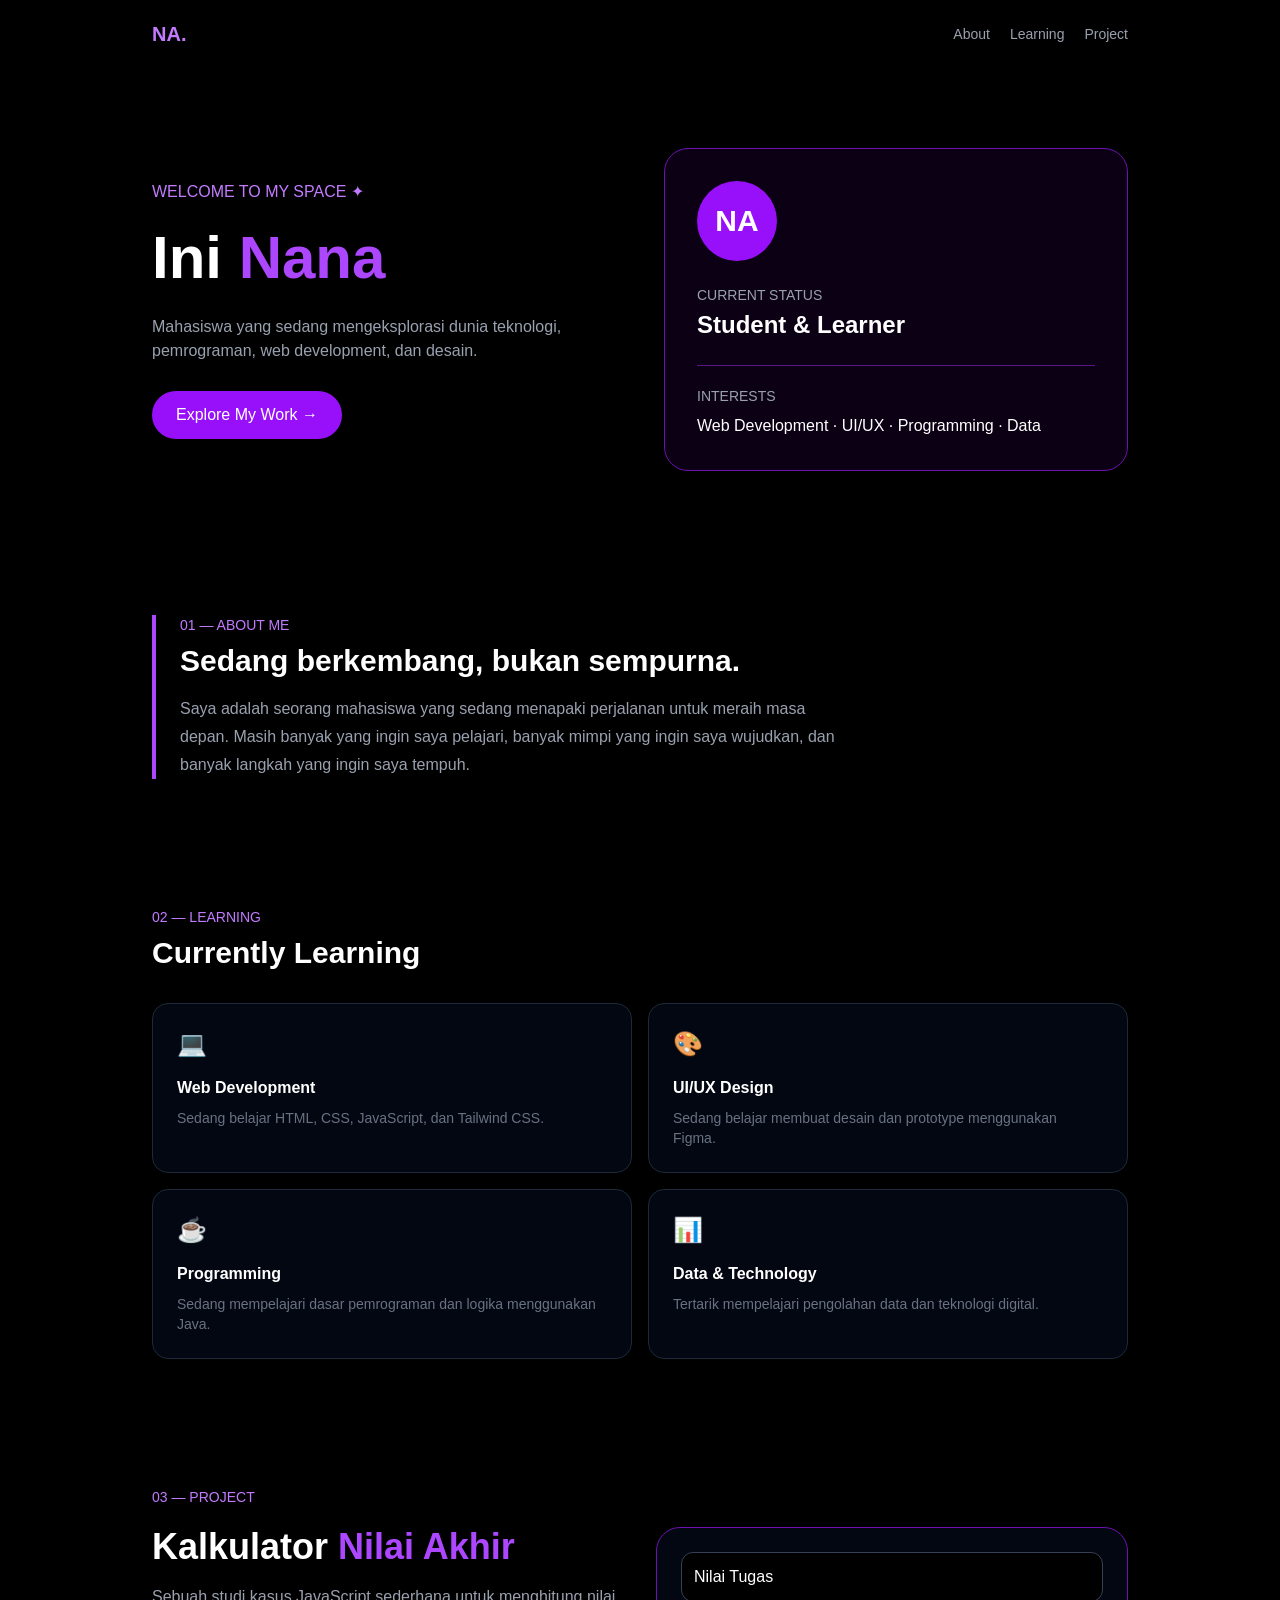
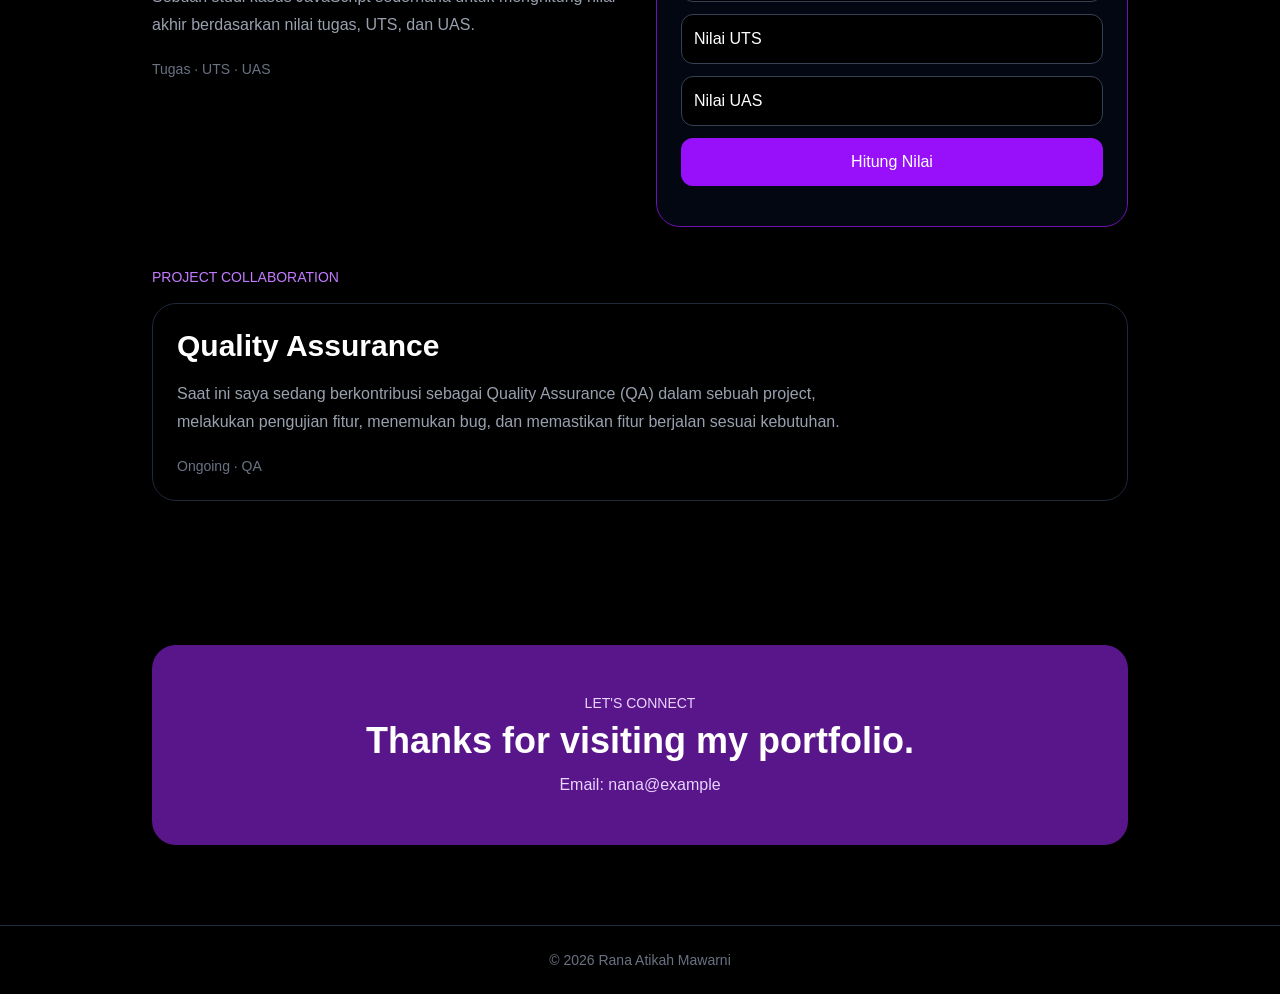
==== index.html @ 0c367ac6 "Add files via upload" ====
<!DOCTYPE html>
<html lang="id">
<head>
  <style>
  input[type="number"]::-webkit-inner-spin-button,
  input[type="number"]::-webkit-outer-spin-button {
    -webkit-appearance: none;
    margin: 0;
  }
</style>
  <meta charset="UTF-8">
  <meta name="viewport" content="width=device-width, initial-scale=1.0">
  <title>Rana?</title>
  <link href="./src/output.css" rel="stylesheet">
</head>

<body class="bg-black text-white">

  <!-- Navbar -->
  <nav class="flex justify-between items-center px-6 py-5 max-w-5xl mx-auto">
    <h1 class="text-xl font-bold text-purple-400">NA.</h1>

    <div class="flex gap-5 text-sm text-gray-400">
      <a href="#about" class="hover:text-purple-400">About</a>
      <a href="#learning" class="hover:text-purple-400">Learning</a>
      <a href="#project" class="hover:text-purple-400">Project</a>
    </div>
  </nav>


  <!-- Hero -->
  <section class="max-w-5xl mx-auto px-6 py-20 grid md:grid-cols-2 gap-12 items-center">

    <div>
      <p class="text-purple-400 mb-4">WELCOME TO MY SPACE ✦</p>

      <h2 class="text-5xl md:text-6xl font-bold leading-tight">
        Ini <span class="text-purple-500">Nana</span>
      </h2>

      <p class="text-gray-400 mt-5 max-w-md">
        Mahasiswa yang sedang mengeksplorasi dunia teknologi,
        pemrograman, web development, dan desain.
      </p>

      <a href="#project"
        class="inline-block mt-7 px-6 py-3 bg-purple-600 rounded-full
        hover:bg-purple-700">
        Explore My Work →
      </a>
    </div>

    <!-- Identity Card -->
    <div class="border border-purple-800 rounded-3xl p-8 bg-purple-950/20">
      <div class="w-20 h-20 rounded-full bg-purple-600 flex items-center
                  justify-center text-3xl font-bold mb-6">
        NA
      </div>

      <p class="text-gray-400 text-sm">CURRENT STATUS</p>
      <h3 class="text-2xl font-semibold mt-1">Student & Learner</h3>

      <div class="border-t border-purple-900 mt-6 pt-5">
        <p class="text-gray-400 text-sm">INTERESTS</p>
        <p class="mt-2">
          Web Development · UI/UX · Programming · Data
        </p>
      </div>
    </div>

  </section>


  <!-- About -->
  <section id="about" class="max-w-5xl mx-auto px-6 py-16">

    <div class="border-l-4 border-purple-500 pl-6">
      <p class="text-purple-400 text-sm">01 — ABOUT ME</p>

      <h2 class="text-3xl font-bold mt-2">
        Sedang berkembang, bukan sempurna.
      </h2>

      <p class="text-gray-400 mt-4 max-w-2xl leading-7">
        Saya adalah seorang mahasiswa yang sedang menapaki perjalanan untuk meraih masa depan.
        Masih banyak yang ingin saya pelajari, banyak mimpi yang ingin saya wujudkan,
        dan banyak langkah yang ingin saya tempuh.

      </p>
    </div>

  </section>


  <!-- Currently Learning -->
  <section id="learning" class="max-w-5xl mx-auto px-6 py-16">

    <div class="flex justify-between items-end mb-8">
      <div>
        <p class="text-purple-400 text-sm">02 — LEARNING</p>
        <h2 class="text-3xl font-bold mt-2">Currently Learning</h2>
      </div>
    </div>

    <div class="grid sm:grid-cols-2 gap-4">

      <div class="bg-gray-950 border border-gray-800 p-6 rounded-2xl
                  hover:border-purple-500">
        <span class="text-2xl">💻</span>
        <h3 class="font-bold mt-4">Web Development</h3>
        <p class="text-gray-500 text-sm mt-2">
          Sedang belajar HTML, CSS, JavaScript, dan Tailwind CSS.
        </p>
      </div>

      <div class="bg-gray-950 border border-gray-800 p-6 rounded-2xl
                  hover:border-purple-500">
        <span class="text-2xl">🎨</span>
        <h3 class="font-bold mt-4">UI/UX Design</h3>
        <p class="text-gray-500 text-sm mt-2">
          Sedang belajar membuat desain dan prototype menggunakan Figma.
        </p>
      </div>

      <div class="bg-gray-950 border border-gray-800 p-6 rounded-2xl
                  hover:border-purple-500">
        <span class="text-2xl">☕</span>
        <h3 class="font-bold mt-4">Programming</h3>
        <p class="text-gray-500 text-sm mt-2">
          Sedang mempelajari dasar pemrograman dan logika menggunakan Java.
        </p>
      </div>

      <div class="bg-gray-950 border border-gray-800 p-6 rounded-2xl
                  hover:border-purple-500">
        <span class="text-2xl">📊</span>
        <h3 class="font-bold mt-4">Data & Technology</h3>
        <p class="text-gray-500 text-sm mt-2">
          Tertarik mempelajari pengolahan data dan teknologi digital.
        </p>
      </div>

    </div>
  </section>


  <!-- Project -->
  <section id="project" class="max-w-5xl mx-auto px-6 py-16">

    <p class="text-purple-400 text-sm">03 — PROJECT</p>

    <div class="mt-5 grid md:grid-cols-2 gap-8 items-start">

      <!-- Description -->
      <div>
        <h2 class="text-4xl font-bold">
          Kalkulator
          <span class="text-purple-500">Nilai Akhir</span>
        </h2>

        <p class="text-gray-400 mt-4 leading-7">
          Sebuah studi kasus JavaScript sederhana untuk menghitung
          nilai akhir berdasarkan nilai tugas, UTS, dan UAS.
        </p>

        <p class="text-sm text-gray-500 mt-5">
          Tugas · UTS · UAS
        </p>
      </div>


      <!-- Calculator -->
      <div class="bg-gray-950 border border-purple-800 rounded-3xl p-6">

        <input id="tugas" type="number"
          placeholder="Nilai Tugas"
          class="w-full p-3 rounded-xl bg-black border border-gray-700
                 outline-none focus:border-purple-500">

        <input id="uts" type="number"
          placeholder="Nilai UTS"
          class="w-full p-3 rounded-xl bg-black border border-gray-700
                 outline-none focus:border-purple-500 mt-3">

        <input id="uas" type="number"
          placeholder="Nilai UAS"
          class="w-full p-3 rounded-xl bg-black border border-gray-700
                 outline-none focus:border-purple-500 mt-3">

        <button onclick="hitungNilai()"
          class="w-full mt-3 p-3 rounded-xl bg-purple-600
                 hover:bg-purple-700">
          Hitung Nilai
        </button>

        <p id="result" class="text-center text-purple-400 font-bold mt-4"></p>

      </div>

    </div>


    <!-- Project Collaboration -->
    <div class="mt-10">

      <p class="text-purple-400 text-sm">
        PROJECT COLLABORATION
      </p>

      <div class="mt-4 border border-gray-800 rounded-3xl p-6">

        <h2 class="text-3xl font-bold">
          Quality Assurance
        </h2>

        <p class="text-gray-400 mt-4 leading-7 max-w-2xl">
          Saat ini saya sedang berkontribusi sebagai Quality Assurance (QA) dalam sebuah project,
          melakukan pengujian fitur, menemukan bug, dan memastikan fitur
          berjalan sesuai kebutuhan. 
        </p>

        <p class="text-sm text-gray-500 mt-5">
          Ongoing · QA
        </p>

      </div>

    </div>

  </section>


  <!-- Contact -->
  <section class="max-w-5xl mx-auto px-6 py-20">

    <div class="rounded-3xl bg-purple-900 p-8 md:p-12 text-center">

      <p class="text-purple-200 text-sm">LET'S CONNECT</p>

      <h2 class="text-3xl md:text-4xl font-bold mt-2">
        Thanks for visiting my portfolio.
      </h2>

      <p class="text-purple-200 mt-3">
        Email: nana@example
      </p>

    </div>

  </section>


  <!-- Footer -->
  <footer class="text-center border-t border-gray-800 py-6 text-gray-500 text-sm">
    © 2026 Rana Atikah Mawarni
  </footer>


  <!-- JavaScript -->
  <script>
    function hitungNilai() {

      const tugas = Number(document.getElementById("tugas").value);
      const uts = Number(document.getElementById("uts").value);
      const uas = Number(document.getElementById("uas").value);

      const nilai =
        (tugas * 30 / 100) +
        (uts * 30 / 100) +
        (uas * 40 / 100);

      document.getElementById("result").textContent =
        "Nilai Akhir: " + nilai.toFixed(2);
    }
  </script>

</body>
</html>
---- src/output.css ----
/*! tailwindcss v4.3.3 | MIT License | https://tailwindcss.com */
@layer properties;
@layer theme, base, components, utilities;
@layer theme {
  :root, :host {
    --font-sans: -apple-system, BlinkMacSystemFont, "Segoe UI", Roboto, "Helvetica Neue",
      "Noto Sans", Arial, sans-serif, "Apple Color Emoji", "Segoe UI Emoji",
      "Segoe UI Symbol", "Noto Color Emoji";
    --font-mono: ui-monospace, SFMono-Regular, Menlo, Monaco, Consolas, "Liberation Mono",
      "Courier New", monospace;
    --color-red-600: oklch(57.7% 0.245 27.325);
    --color-yellow-900: oklch(42.1% 0.095 57.708);
    --color-blue-50: oklch(97% 0.014 254.604);
    --color-blue-500: oklch(62.3% 0.214 259.815);
    --color-blue-600: oklch(54.6% 0.245 262.881);
    --color-blue-700: oklch(48.8% 0.243 264.376);
    --color-purple-200: oklch(90.2% 0.063 306.703);
    --color-purple-300: oklch(82.7% 0.119 306.383);
    --color-purple-400: oklch(71.4% 0.203 305.504);
    --color-purple-500: oklch(62.7% 0.265 303.9);
    --color-purple-600: oklch(55.8% 0.288 302.321);
    --color-purple-700: oklch(49.6% 0.265 301.924);
    --color-purple-800: oklch(43.8% 0.218 303.724);
    --color-purple-900: oklch(38.1% 0.176 304.987);
    --color-purple-950: oklch(29.1% 0.149 302.717);
    --color-gray-50: oklch(98.5% 0.002 247.839);
    --color-gray-100: oklch(96.7% 0.003 264.542);
    --color-gray-200: oklch(92.8% 0.006 264.531);
    --color-gray-300: oklch(87.2% 0.01 258.338);
    --color-gray-400: oklch(70.7% 0.022 261.325);
    --color-gray-500: oklch(55.1% 0.027 264.364);
    --color-gray-600: oklch(44.6% 0.03 256.802);
    --color-gray-700: oklch(37.3% 0.034 259.733);
    --color-gray-800: oklch(27.8% 0.033 256.848);
    --color-gray-900: oklch(21% 0.034 264.665);
    --color-gray-950: oklch(13% 0.028 261.692);
    --color-black: #000;
    --color-white: #fff;
    --spacing: 0.25rem;
    --container-md: 28rem;
    --container-xl: 36rem;
    --container-2xl: 42rem;
    --container-3xl: 48rem;
    --container-5xl: 64rem;
    --container-6xl: 72rem;
    --text-sm: 0.875rem;
    --text-sm--line-height: calc(1.25 / 0.875);
    --text-lg: 1.125rem;
    --text-lg--line-height: calc(1.75 / 1.125);
    --text-xl: 1.25rem;
    --text-xl--line-height: calc(1.75 / 1.25);
    --text-2xl: 1.5rem;
    --text-2xl--line-height: calc(2 / 1.5);
    --text-3xl: 1.875rem;
    --text-3xl--line-height: calc(2.25 / 1.875);
    --text-4xl: 2.25rem;
    --text-4xl--line-height: calc(2.5 / 2.25);
    --text-5xl: 3rem;
    --text-5xl--line-height: 1;
    --text-6xl: 3.75rem;
    --text-6xl--line-height: 1;
    --font-weight-medium: 500;
    --font-weight-semibold: 600;
    --font-weight-bold: 700;
    --leading-tight: 1.25;
    --radius-lg: 0.5rem;
    --radius-xl: 0.75rem;
    --radius-2xl: 1rem;
    --radius-3xl: 1.5rem;
    --default-transition-duration: 150ms;
    --default-transition-timing-function: cubic-bezier(0.4, 0, 0.2, 1);
    --default-font-family: var(--font-sans);
    --default-mono-font-family: var(--font-mono);
  }
}
@layer base {
  *, ::after, ::before, ::backdrop, ::file-selector-button {
    box-sizing: border-box;
    margin: 0;
    padding: 0;
    border: 0 solid;
  }
  html, :host {
    line-height: 1.5;
    -webkit-text-size-adjust: 100%;
    tab-size: 4;
    font-family: var(--default-font-family, -apple-system, BlinkMacSystemFont, "Segoe UI", Roboto, "Helvetica Neue", "Noto Sans", Arial, sans-serif, "Apple Color Emoji", "Segoe UI Emoji", "Segoe UI Symbol", "Noto Color Emoji");
    font-feature-settings: var(--default-font-feature-settings, normal);
    font-variation-settings: var(--default-font-variation-settings, normal);
    -webkit-tap-highlight-color: transparent;
  }
  hr {
    height: 0;
    color: inherit;
    border-top-width: 1px;
  }
  abbr:where([title]) {
    -webkit-text-decoration: underline dotted;
    text-decoration: underline dotted;
  }
  h1, h2, h3, h4, h5, h6 {
    font-size: inherit;
    font-weight: inherit;
  }
  a {
    color: inherit;
    -webkit-text-decoration: inherit;
    text-decoration: inherit;
  }
  b, strong {
    font-weight: bolder;
  }
  code, kbd, samp, pre {
    font-family: var(--default-mono-font-family, ui-monospace, SFMono-Regular, Menlo, Monaco, Consolas, "Liberation Mono", "Courier New", monospace);
    font-feature-settings: var(--default-mono-font-feature-settings, normal);
    font-variation-settings: var(--default-mono-font-variation-settings, normal);
    font-size: 1em;
  }
  small {
    font-size: 80%;
  }
  sub, sup {
    font-size: 75%;
    line-height: 0;
    position: relative;
    vertical-align: baseline;
  }
  sub {
    bottom: -0.25em;
  }
  sup {
    top: -0.5em;
  }
  table {
    text-indent: 0;
    border-color: inherit;
    border-collapse: collapse;
  }
  :-moz-focusring:where(:not(iframe)) {
    outline: auto;
  }
  progress {
    vertical-align: baseline;
  }
  summary {
    display: list-item;
  }
  ol, ul, menu {
    list-style: none;
  }
  img, svg, video, canvas, audio, iframe, embed, object {
    display: block;
    vertical-align: middle;
  }
  img, video {
    max-width: 100%;
    height: auto;
  }
  button, input, select, optgroup, textarea, ::file-selector-button {
    font: inherit;
    font-feature-settings: inherit;
    font-variation-settings: inherit;
    letter-spacing: inherit;
    color: inherit;
    border-radius: 0;
    background-color: transparent;
    opacity: 1;
  }
  :where(select:is([multiple], [size])) optgroup {
    font-weight: bolder;
  }
  :where(select:is([multiple], [size])) optgroup option {
    padding-inline-start: 20px;
  }
  ::file-selector-button {
    margin-inline-end: 4px;
  }
  ::placeholder {
    opacity: 1;
  }
  @supports (not (-webkit-appearance: -apple-pay-button))  or (contain-intrinsic-size: 1px) {
    ::placeholder {
      color: currentcolor;
      @supports (color: color-mix(in lab, red, red)) {
        color: color-mix(in oklab, currentcolor 50%, transparent);
      }
    }
  }
  textarea {
    resize: vertical;
  }
  ::-webkit-search-decoration {
    -webkit-appearance: none;
  }
  ::-webkit-date-and-time-value {
    min-height: 1lh;
    text-align: inherit;
  }
  ::-webkit-datetime-edit {
    display: inline-flex;
  }
  ::-webkit-datetime-edit-fields-wrapper {
    padding: 0;
  }
  ::-webkit-datetime-edit, ::-webkit-datetime-edit-year-field, ::-webkit-datetime-edit-month-field, ::-webkit-datetime-edit-day-field, ::-webkit-datetime-edit-hour-field, ::-webkit-datetime-edit-minute-field, ::-webkit-datetime-edit-second-field, ::-webkit-datetime-edit-millisecond-field, ::-webkit-datetime-edit-meridiem-field {
    padding-block: 0;
  }
  ::-webkit-calendar-picker-indicator {
    line-height: 1;
  }
  :-moz-ui-invalid {
    box-shadow: none;
  }
  button, input:where([type="button"], [type="reset"], [type="submit"]), ::file-selector-button {
    appearance: button;
  }
  ::-webkit-inner-spin-button, ::-webkit-outer-spin-button {
    height: auto;
  }
  [hidden]:where(:not([hidden="until-found"])) {
    display: none !important;
  }
}
@layer utilities {
  .sticky {
    position: sticky;
  }
  .top-0 {
    top: 0px;
  }
  .z-50 {
    z-index: 50;
  }
  .mx-auto {
    margin-inline: auto;
  }
  .mt-1 {
    margin-top: var(--spacing);
  }
  .mt-2 {
    margin-top: calc(var(--spacing) * 2);
  }
  .mt-3 {
    margin-top: calc(var(--spacing) * 3);
  }
  .mt-4 {
    margin-top: calc(var(--spacing) * 4);
  }
  .mt-5 {
    margin-top: calc(var(--spacing) * 5);
  }
  .mt-6 {
    margin-top: calc(var(--spacing) * 6);
  }
  .mt-7 {
    margin-top: calc(var(--spacing) * 7);
  }
  .mt-8 {
    margin-top: calc(var(--spacing) * 8);
  }
  .mt-10 {
    margin-top: calc(var(--spacing) * 10);
  }
  .mb-2 {
    margin-bottom: calc(var(--spacing) * 2);
  }
  .mb-3 {
    margin-bottom: calc(var(--spacing) * 3);
  }
  .mb-4 {
    margin-bottom: calc(var(--spacing) * 4);
  }
  .mb-5 {
    margin-bottom: calc(var(--spacing) * 5);
  }
  .mb-6 {
    margin-bottom: calc(var(--spacing) * 6);
  }
  .mb-8 {
    margin-bottom: calc(var(--spacing) * 8);
  }
  .block {
    display: block;
  }
  .flex {
    display: flex;
  }
  .grid {
    display: grid;
  }
  .hidden {
    display: none;
  }
  .inline-block {
    display: inline-block;
  }
  .h-20 {
    height: calc(var(--spacing) * 20);
  }
  .min-h-screen {
    min-height: 100vh;
  }
  .w-20 {
    width: calc(var(--spacing) * 20);
  }
  .w-full {
    width: 100%;
  }
  .max-w-2xl {
    max-width: var(--container-2xl);
  }
  .max-w-3xl {
    max-width: var(--container-3xl);
  }
  .max-w-5xl {
    max-width: var(--container-5xl);
  }
  .max-w-6xl {
    max-width: var(--container-6xl);
  }
  .max-w-md {
    max-width: var(--container-md);
  }
  .max-w-xl {
    max-width: var(--container-xl);
  }
  .grid-cols-1 {
    grid-template-columns: repeat(1, minmax(0, 1fr));
  }
  .grid-cols-2 {
    grid-template-columns: repeat(2, minmax(0, 1fr));
  }
  .flex-col {
    flex-direction: column;
  }
  .items-center {
    align-items: center;
  }
  .items-end {
    align-items: flex-end;
  }
  .items-start {
    align-items: flex-start;
  }
  .justify-between {
    justify-content: space-between;
  }
  .justify-center {
    justify-content: center;
  }
  .gap-3 {
    gap: calc(var(--spacing) * 3);
  }
  .gap-4 {
    gap: calc(var(--spacing) * 4);
  }
  .gap-5 {
    gap: calc(var(--spacing) * 5);
  }
  .gap-6 {
    gap: calc(var(--spacing) * 6);
  }
  .gap-8 {
    gap: calc(var(--spacing) * 8);
  }
  .gap-12 {
    gap: calc(var(--spacing) * 12);
  }
  :where(.space-y-3 > :not(:last-child)) {
    --tw-space-y-reverse: 0;
    margin-block-start: calc(calc(var(--spacing) * 3) * var(--tw-space-y-reverse));
    margin-block-end: calc(calc(var(--spacing) * 3) * calc(1 - var(--tw-space-y-reverse)));
  }
  :where(.space-y-4 > :not(:last-child)) {
    --tw-space-y-reverse: 0;
    margin-block-start: calc(calc(var(--spacing) * 4) * var(--tw-space-y-reverse));
    margin-block-end: calc(calc(var(--spacing) * 4) * calc(1 - var(--tw-space-y-reverse)));
  }
  .rounded-2xl {
    border-radius: var(--radius-2xl);
  }
  .rounded-3xl {
    border-radius: var(--radius-3xl);
  }
  .rounded-full {
    border-radius: calc(infinity * 1px);
  }
  .rounded-lg {
    border-radius: var(--radius-lg);
  }
  .rounded-xl {
    border-radius: var(--radius-xl);
  }
  .border {
    border-style: var(--tw-border-style);
    border-width: 1px;
  }
  .border-t {
    border-top-style: var(--tw-border-style);
    border-top-width: 1px;
  }
  .border-b {
    border-bottom-style: var(--tw-border-style);
    border-bottom-width: 1px;
  }
  .border-l-4 {
    border-left-style: var(--tw-border-style);
    border-left-width: 4px;
  }
  .border-gray-200 {
    border-color: var(--color-gray-200);
  }
  .border-gray-300 {
    border-color: var(--color-gray-300);
  }
  .border-gray-700 {
    border-color: var(--color-gray-700);
  }
  .border-gray-800 {
    border-color: var(--color-gray-800);
  }
  .border-purple-500 {
    border-color: var(--color-purple-500);
  }
  .border-purple-800 {
    border-color: var(--color-purple-800);
  }
  .border-purple-900 {
    border-color: var(--color-purple-900);
  }
  .bg-black {
    background-color: var(--color-black);
  }
  .bg-blue-600 {
    background-color: var(--color-blue-600);
  }
  .bg-gray-50 {
    background-color: var(--color-gray-50);
  }
  .bg-gray-900 {
    background-color: var(--color-gray-900);
  }
  .bg-gray-950 {
    background-color: var(--color-gray-950);
  }
  .bg-purple-600 {
    background-color: var(--color-purple-600);
  }
  .bg-purple-900 {
    background-color: var(--color-purple-900);
  }
  .bg-purple-950\/20 {
    background-color: color-mix(in srgb, oklch(29.1% 0.149 302.717) 20%, transparent);
    @supports (color: color-mix(in lab, red, red)) {
      background-color: color-mix(in oklab, var(--color-purple-950) 20%, transparent);
    }
  }
  .bg-white {
    background-color: var(--color-white);
  }
  .p-3 {
    padding: calc(var(--spacing) * 3);
  }
  .p-5 {
    padding: calc(var(--spacing) * 5);
  }
  .p-6 {
    padding: calc(var(--spacing) * 6);
  }
  .p-8 {
    padding: calc(var(--spacing) * 8);
  }
  .px-4 {
    padding-inline: calc(var(--spacing) * 4);
  }
  .px-6 {
    padding-inline: calc(var(--spacing) * 6);
  }
  .py-3 {
    padding-block: calc(var(--spacing) * 3);
  }
  .py-4 {
    padding-block: calc(var(--spacing) * 4);
  }
  .py-5 {
    padding-block: calc(var(--spacing) * 5);
  }
  .py-6 {
    padding-block: calc(var(--spacing) * 6);
  }
  .py-8 {
    padding-block: calc(var(--spacing) * 8);
  }
  .py-16 {
    padding-block: calc(var(--spacing) * 16);
  }
  .py-20 {
    padding-block: calc(var(--spacing) * 20);
  }
  .py-24 {
    padding-block: calc(var(--spacing) * 24);
  }
  .pt-5 {
    padding-top: calc(var(--spacing) * 5);
  }
  .pl-6 {
    padding-left: calc(var(--spacing) * 6);
  }
  .text-center {
    text-align: center;
  }
  .text-2xl {
    font-size: var(--text-2xl);
    line-height: var(--tw-leading, var(--text-2xl--line-height));
  }
  .text-3xl {
    font-size: var(--text-3xl);
    line-height: var(--tw-leading, var(--text-3xl--line-height));
  }
  .text-4xl {
    font-size: var(--text-4xl);
    line-height: var(--tw-leading, var(--text-4xl--line-height));
  }
  .text-5xl {
    font-size: var(--text-5xl);
    line-height: var(--tw-leading, var(--text-5xl--line-height));
  }
  .text-lg {
    font-size: var(--text-lg);
    line-height: var(--tw-leading, var(--text-lg--line-height));
  }
  .text-sm {
    font-size: var(--text-sm);
    line-height: var(--tw-leading, var(--text-sm--line-height));
  }
  .text-xl {
    font-size: var(--text-xl);
    line-height: var(--tw-leading, var(--text-xl--line-height));
  }
  .leading-7 {
    --tw-leading: calc(var(--spacing) * 7);
    line-height: calc(var(--spacing) * 7);
  }
  .leading-8 {
    --tw-leading: calc(var(--spacing) * 8);
    line-height: calc(var(--spacing) * 8);
  }
  .leading-tight {
    --tw-leading: var(--leading-tight);
    line-height: var(--leading-tight);
  }
  .font-bold {
    --tw-font-weight: var(--font-weight-bold);
    font-weight: var(--font-weight-bold);
  }
  .font-medium {
    --tw-font-weight: var(--font-weight-medium);
    font-weight: var(--font-weight-medium);
  }
  .font-semibold {
    --tw-font-weight: var(--font-weight-semibold);
    font-weight: var(--font-weight-semibold);
  }
  .text-black {
    color: var(--color-black);
  }
  .text-blue-600 {
    color: var(--color-blue-600);
  }
  .text-gray-300 {
    color: var(--color-gray-300);
  }
  .text-gray-400 {
    color: var(--color-gray-400);
  }
  .text-gray-500 {
    color: var(--color-gray-500);
  }
  .text-gray-600 {
    color: var(--color-gray-600);
  }
  .text-gray-900 {
    color: var(--color-gray-900);
  }
  .text-purple-200 {
    color: var(--color-purple-200);
  }
  .text-purple-400 {
    color: var(--color-purple-400);
  }
  .text-purple-500 {
    color: var(--color-purple-500);
  }
  .text-purple-600 {
    color: var(--color-purple-600);
  }
  .text-red-600 {
    color: var(--color-red-600);
  }
  .text-white {
    color: var(--color-white);
  }
  .placeholder-gray-500::placeholder {
    color: var(--color-gray-500);
  }
  .shadow {
    --tw-shadow: 0 1px 3px 0 var(--tw-shadow-color, rgb(0 0 0 / 0.1)), 0 1px 2px -1px var(--tw-shadow-color, rgb(0 0 0 / 0.1));
    box-shadow: var(--tw-inset-shadow), var(--tw-inset-ring-shadow), var(--tw-ring-offset-shadow), var(--tw-ring-shadow), var(--tw-shadow);
  }
  .shadow-lg {
    --tw-shadow: 0 10px 15px -3px var(--tw-shadow-color, rgb(0 0 0 / 0.1)), 0 4px 6px -4px var(--tw-shadow-color, rgb(0 0 0 / 0.1));
    box-shadow: var(--tw-inset-shadow), var(--tw-inset-ring-shadow), var(--tw-ring-offset-shadow), var(--tw-ring-shadow), var(--tw-shadow);
  }
  .transition {
    transition-property: color, background-color, border-color, outline-color, text-decoration-color, fill, stroke, --tw-gradient-from, --tw-gradient-via, --tw-gradient-to, opacity, box-shadow, transform, translate, scale, rotate, filter, -webkit-backdrop-filter, backdrop-filter, display, content-visibility, overlay, pointer-events;
    transition-timing-function: var(--tw-ease, var(--default-transition-timing-function));
    transition-duration: var(--tw-duration, var(--default-transition-duration));
  }
  .outline-none {
    --tw-outline-style: none;
    outline-style: none;
  }
  @media (hover: hover) {
    .hover\:-translate-y-1:hover {
      --tw-translate-y: calc(var(--spacing) * -1);
      translate: var(--tw-translate-x) var(--tw-translate-y);
    }
    .hover\:border-purple-400:hover {
      border-color: var(--color-purple-400);
    }
    .hover\:border-purple-500:hover {
      border-color: var(--color-purple-500);
    }
    .hover\:bg-blue-700:hover {
      background-color: var(--color-blue-700);
    }
    .hover\:bg-gray-100:hover {
      background-color: var(--color-gray-100);
    }
    .hover\:bg-purple-500:hover {
      background-color: var(--color-purple-500);
    }
    .hover\:bg-purple-700:hover {
      background-color: var(--color-purple-700);
    }
    .hover\:text-blue-600:hover {
      color: var(--color-blue-600);
    }
    .hover\:text-purple-300:hover {
      color: var(--color-purple-300);
    }
    .hover\:text-purple-400:hover {
      color: var(--color-purple-400);
    }
    .hover\:text-white:hover {
      color: var(--color-white);
    }
    .hover\:underline:hover {
      text-decoration-line: underline;
    }
  }
  .focus\:border-purple-500:focus {
    border-color: var(--color-purple-500);
  }
  .focus\:ring-2:focus {
    --tw-ring-shadow: var(--tw-ring-inset,) 0 0 0 calc(2px + var(--tw-ring-offset-width)) var(--tw-ring-color, currentcolor);
    box-shadow: var(--tw-inset-shadow), var(--tw-inset-ring-shadow), var(--tw-ring-offset-shadow), var(--tw-ring-shadow), var(--tw-shadow);
  }
  .focus\:ring-blue-500:focus {
    --tw-ring-color: var(--color-blue-500);
  }
  .focus\:ring-purple-500:focus {
    --tw-ring-color: var(--color-purple-500);
  }
  .focus\:outline-none:focus {
    --tw-outline-style: none;
    outline-style: none;
  }
  @media (width >= 40rem) {
    .sm\:grid-cols-2 {
      grid-template-columns: repeat(2, minmax(0, 1fr));
    }
    .sm\:flex-row {
      flex-direction: row;
    }
  }
  @media (width >= 48rem) {
    .md\:flex {
      display: flex;
    }
    .md\:grid-cols-2 {
      grid-template-columns: repeat(2, minmax(0, 1fr));
    }
    .md\:grid-cols-3 {
      grid-template-columns: repeat(3, minmax(0, 1fr));
    }
    .md\:p-8 {
      padding: calc(var(--spacing) * 8);
    }
    .md\:p-12 {
      padding: calc(var(--spacing) * 12);
    }
    .md\:text-4xl {
      font-size: var(--text-4xl);
      line-height: var(--tw-leading, var(--text-4xl--line-height));
    }
    .md\:text-6xl {
      font-size: var(--text-6xl);
      line-height: var(--tw-leading, var(--text-6xl--line-height));
    }
  }
  @media (width >= 64rem) {
    .lg\:grid-cols-4 {
      grid-template-columns: repeat(4, minmax(0, 1fr));
    }
  }
}
@property --tw-space-y-reverse {
  syntax: "*";
  inherits: false;
  initial-value: 0;
}
@property --tw-border-style {
  syntax: "*";
  inherits: false;
  initial-value: solid;
}
@property --tw-leading {
  syntax: "*";
  inherits: false;
}
@property --tw-font-weight {
  syntax: "*";
  inherits: false;
}
@property --tw-shadow {
  syntax: "*";
  inherits: false;
  initial-value: 0 0 #0000;
}
@property --tw-shadow-color {
  syntax: "*";
  inherits: false;
}
@property --tw-shadow-alpha {
  syntax: "<percentage>";
  inherits: false;
  initial-value: 100%;
}
@property --tw-inset-shadow {
  syntax: "*";
  inherits: false;
  initial-value: 0 0 #0000;
}
@property --tw-inset-shadow-color {
  syntax: "*";
  inherits: false;
}
@property --tw-inset-shadow-alpha {
  syntax: "<percentage>";
  inherits: false;
  initial-value: 100%;
}
@property --tw-ring-color {
  syntax: "*";
  inherits: false;
}
@property --tw-ring-shadow {
  syntax: "*";
  inherits: false;
  initial-value: 0 0 #0000;
}
@property --tw-inset-ring-color {
  syntax: "*";
  inherits: false;
}
@property --tw-inset-ring-shadow {
  syntax: "*";
  inherits: false;
  initial-value: 0 0 #0000;
}
@property --tw-ring-inset {
  syntax: "*";
  inherits: false;
}
@property --tw-ring-offset-width {
  syntax: "<length>";
  inherits: false;
  initial-value: 0px;
}
@property --tw-ring-offset-color {
  syntax: "*";
  inherits: false;
  initial-value: #fff;
}
@property --tw-ring-offset-shadow {
  syntax: "*";
  inherits: false;
  initial-value: 0 0 #0000;
}
@property --tw-translate-x {
  syntax: "*";
  inherits: false;
  initial-value: 0;
}
@property --tw-translate-y {
  syntax: "*";
  inherits: false;
  initial-value: 0;
}
@property --tw-translate-z {
  syntax: "*";
  inherits: false;
  initial-value: 0;
}
@layer properties {
  @supports ((-webkit-hyphens: none) and (not (margin-trim: inline))) or ((-moz-orient: inline) and (not (color:rgb(from red r g b)))) {
    *, ::before, ::after, ::backdrop {
      --tw-space-y-reverse: 0;
      --tw-border-style: solid;
      --tw-leading: initial;
      --tw-font-weight: initial;
      --tw-shadow: 0 0 #0000;
      --tw-shadow-color: initial;
      --tw-shadow-alpha: 100%;
      --tw-inset-shadow: 0 0 #0000;
      --tw-inset-shadow-color: initial;
      --tw-inset-shadow-alpha: 100%;
      --tw-ring-color: initial;
      --tw-ring-shadow: 0 0 #0000;
      --tw-inset-ring-color: initial;
      --tw-inset-ring-shadow: 0 0 #0000;
      --tw-ring-inset: initial;
      --tw-ring-offset-width: 0px;
      --tw-ring-offset-color: #fff;
      --tw-ring-offset-shadow: 0 0 #0000;
      --tw-translate-x: 0;
      --tw-translate-y: 0;
      --tw-translate-z: 0;
    }
  }
}
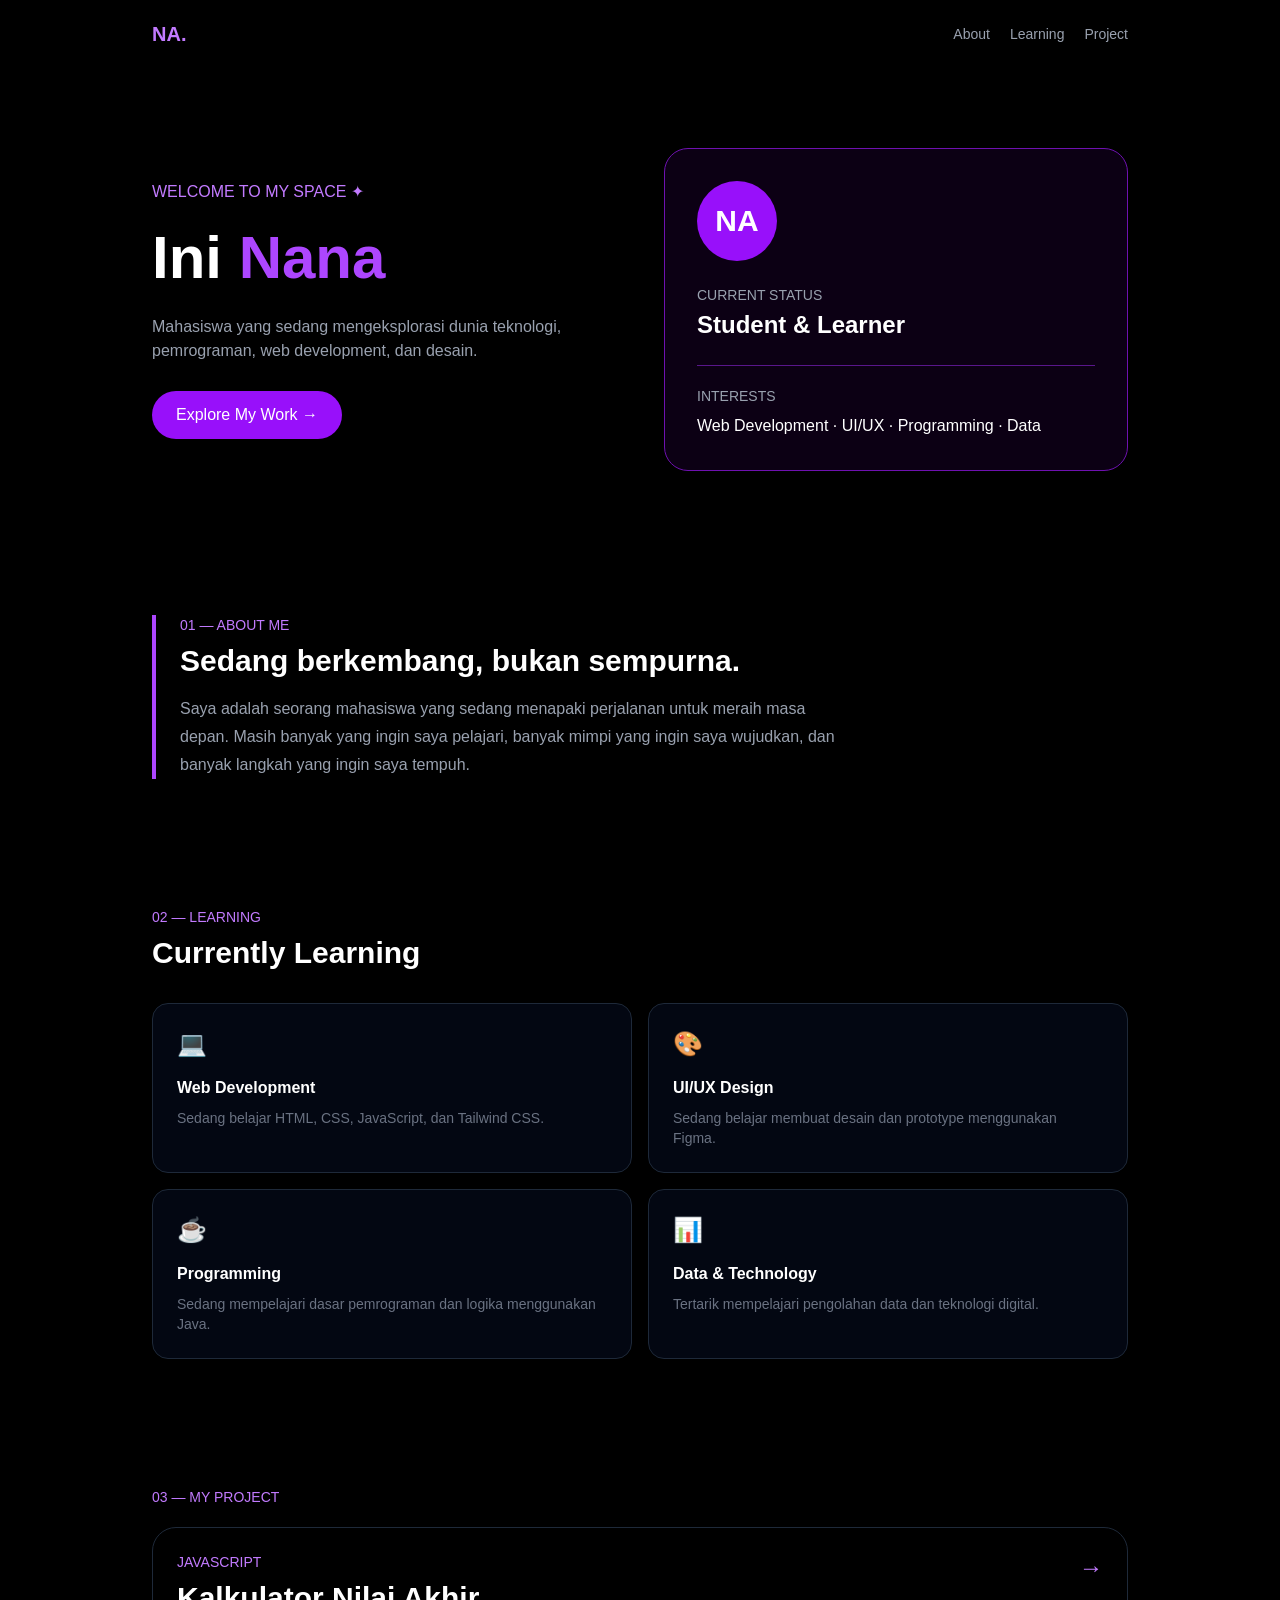
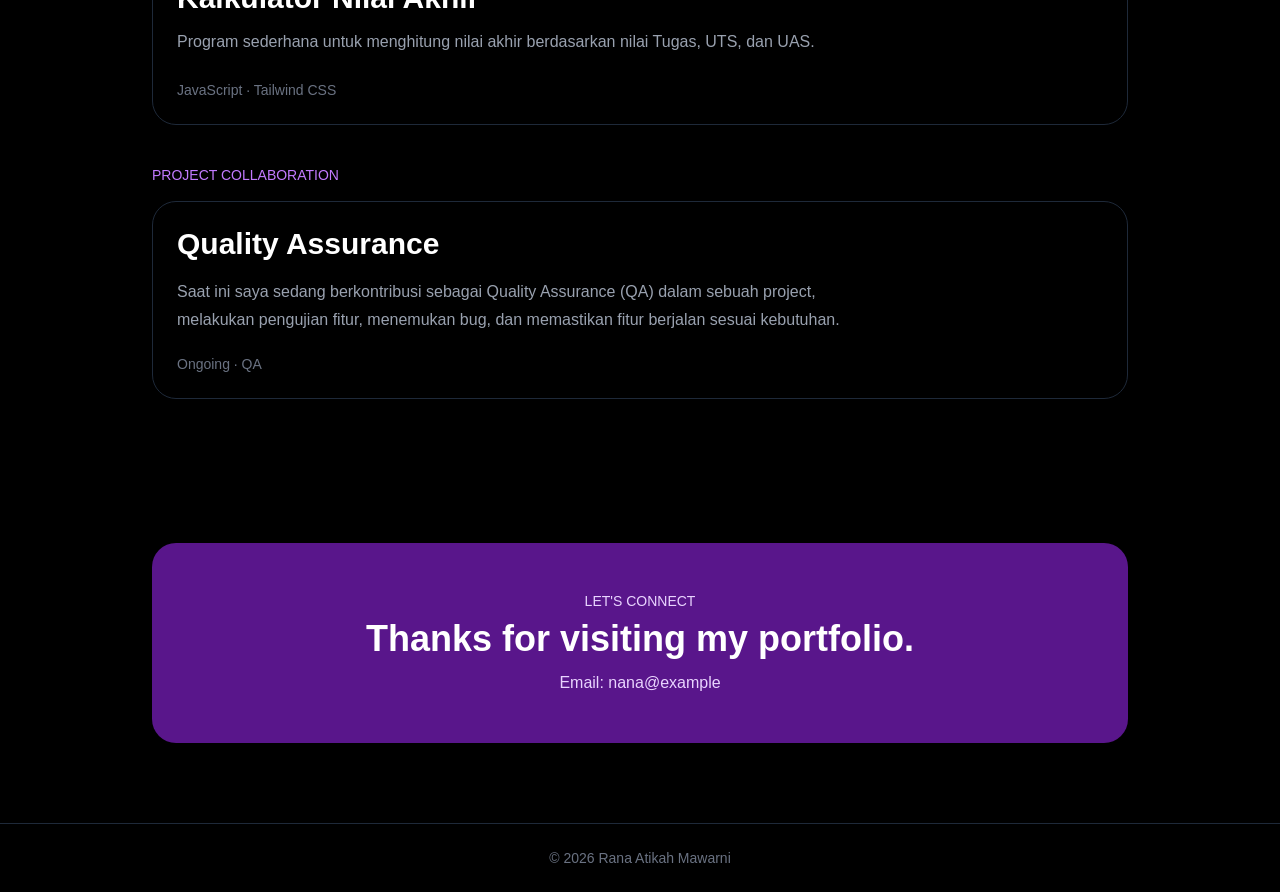
==== commit f87f0ebb: "Add files via upload" ====
--- a/index.html
+++ b/index.html
@@ -1,16 +1,12 @@
 <!DOCTYPE html>
 <html lang="id">
+
 <head>
-  <style>
-  input[type="number"]::-webkit-inner-spin-button,
-  input[type="number"]::-webkit-outer-spin-button {
-    -webkit-appearance: none;
-    margin: 0;
-  }
-</style>
   <meta charset="UTF-8">
   <meta name="viewport" content="width=device-width, initial-scale=1.0">
+
   <title>Rana?</title>
+
   <link href="./src/output.css" rel="stylesheet">
 </head>
 
@@ -18,13 +14,27 @@
 
   <!-- Navbar -->
   <nav class="flex justify-between items-center px-6 py-5 max-w-5xl mx-auto">
-    <h1 class="text-xl font-bold text-purple-400">NA.</h1>
+
+    <h1 class="text-xl font-bold text-purple-400">
+      NA.
+    </h1>
 
     <div class="flex gap-5 text-sm text-gray-400">
-      <a href="#about" class="hover:text-purple-400">About</a>
-      <a href="#learning" class="hover:text-purple-400">Learning</a>
-      <a href="#project" class="hover:text-purple-400">Project</a>
-    </div>
+
+      <a href="#about" class="hover:text-purple-400">
+        About
+      </a>
+
+      <a href="#learning" class="hover:text-purple-400">
+        Learning
+      </a>
+
+      <a href="#project" class="hover:text-purple-400">
+        Project
+      </a>
+
+    </div>
+
   </nav>
 
 
@@ -32,7 +42,10 @@
   <section class="max-w-5xl mx-auto px-6 py-20 grid md:grid-cols-2 gap-12 items-center">
 
     <div>
-      <p class="text-purple-400 mb-4">WELCOME TO MY SPACE ✦</p>
+
+      <p class="text-purple-400 mb-4">
+        WELCOME TO MY SPACE ✦
+      </p>
 
       <h2 class="text-5xl md:text-6xl font-bold leading-tight">
         Ini <span class="text-purple-500">Nana</span>
@@ -48,24 +61,38 @@
         hover:bg-purple-700">
         Explore My Work →
       </a>
-    </div>
+
+    </div>
+
 
     <!-- Identity Card -->
     <div class="border border-purple-800 rounded-3xl p-8 bg-purple-950/20">
+
       <div class="w-20 h-20 rounded-full bg-purple-600 flex items-center
                   justify-center text-3xl font-bold mb-6">
         NA
       </div>
 
-      <p class="text-gray-400 text-sm">CURRENT STATUS</p>
-      <h3 class="text-2xl font-semibold mt-1">Student & Learner</h3>
+      <p class="text-gray-400 text-sm">
+        CURRENT STATUS
+      </p>
+
+      <h3 class="text-2xl font-semibold mt-1">
+        Student & Learner
+      </h3>
 
       <div class="border-t border-purple-900 mt-6 pt-5">
-        <p class="text-gray-400 text-sm">INTERESTS</p>
+
+        <p class="text-gray-400 text-sm">
+          INTERESTS
+        </p>
+
         <p class="mt-2">
           Web Development · UI/UX · Programming · Data
         </p>
-      </div>
+
+      </div>
+
     </div>
 
   </section>
@@ -75,18 +102,22 @@
   <section id="about" class="max-w-5xl mx-auto px-6 py-16">
 
     <div class="border-l-4 border-purple-500 pl-6">
-      <p class="text-purple-400 text-sm">01 — ABOUT ME</p>
+
+      <p class="text-purple-400 text-sm">
+        01 — ABOUT ME
+      </p>
 
       <h2 class="text-3xl font-bold mt-2">
         Sedang berkembang, bukan sempurna.
       </h2>
 
       <p class="text-gray-400 mt-4 max-w-2xl leading-7">
-        Saya adalah seorang mahasiswa yang sedang menapaki perjalanan untuk meraih masa depan.
-        Masih banyak yang ingin saya pelajari, banyak mimpi yang ingin saya wujudkan,
-        dan banyak langkah yang ingin saya tempuh.
-
-      </p>
+        Saya adalah seorang mahasiswa yang sedang menapaki perjalanan
+        untuk meraih masa depan. Masih banyak yang ingin saya pelajari,
+        banyak mimpi yang ingin saya wujudkan, dan banyak langkah yang
+        ingin saya tempuh.
+      </p>
+
     </div>
 
   </section>
@@ -96,106 +127,151 @@
   <section id="learning" class="max-w-5xl mx-auto px-6 py-16">
 
     <div class="flex justify-between items-end mb-8">
+
       <div>
-        <p class="text-purple-400 text-sm">02 — LEARNING</p>
-        <h2 class="text-3xl font-bold mt-2">Currently Learning</h2>
-      </div>
-    </div>
+
+        <p class="text-purple-400 text-sm">
+          02 — LEARNING
+        </p>
+
+        <h2 class="text-3xl font-bold mt-2">
+          Currently Learning
+        </h2>
+
+      </div>
+
+    </div>
+
 
     <div class="grid sm:grid-cols-2 gap-4">
 
+      <!-- Web Development -->
       <div class="bg-gray-950 border border-gray-800 p-6 rounded-2xl
                   hover:border-purple-500">
-        <span class="text-2xl">💻</span>
-        <h3 class="font-bold mt-4">Web Development</h3>
+
+        <span class="text-2xl">
+          💻
+        </span>
+
+        <h3 class="font-bold mt-4">
+          Web Development
+        </h3>
+
         <p class="text-gray-500 text-sm mt-2">
           Sedang belajar HTML, CSS, JavaScript, dan Tailwind CSS.
         </p>
-      </div>
-
+
+      </div>
+
+
+      <!-- UI/UX -->
       <div class="bg-gray-950 border border-gray-800 p-6 rounded-2xl
                   hover:border-purple-500">
-        <span class="text-2xl">🎨</span>
-        <h3 class="font-bold mt-4">UI/UX Design</h3>
+
+        <span class="text-2xl">
+          🎨
+        </span>
+
+        <h3 class="font-bold mt-4">
+          UI/UX Design
+        </h3>
+
         <p class="text-gray-500 text-sm mt-2">
           Sedang belajar membuat desain dan prototype menggunakan Figma.
         </p>
-      </div>
-
+
+      </div>
+
+
+      <!-- Programming -->
       <div class="bg-gray-950 border border-gray-800 p-6 rounded-2xl
                   hover:border-purple-500">
-        <span class="text-2xl">☕</span>
-        <h3 class="font-bold mt-4">Programming</h3>
+
+        <span class="text-2xl">
+          ☕
+        </span>
+
+        <h3 class="font-bold mt-4">
+          Programming
+        </h3>
+
         <p class="text-gray-500 text-sm mt-2">
           Sedang mempelajari dasar pemrograman dan logika menggunakan Java.
         </p>
-      </div>
-
+
+      </div>
+
+
+      <!-- Data -->
       <div class="bg-gray-950 border border-gray-800 p-6 rounded-2xl
                   hover:border-purple-500">
-        <span class="text-2xl">📊</span>
-        <h3 class="font-bold mt-4">Data & Technology</h3>
+
+        <span class="text-2xl">
+          📊
+        </span>
+
+        <h3 class="font-bold mt-4">
+          Data & Technology
+        </h3>
+
         <p class="text-gray-500 text-sm mt-2">
           Tertarik mempelajari pengolahan data dan teknologi digital.
         </p>
-      </div>
-
-    </div>
+
+      </div>
+
+    </div>
+
   </section>
 
 
   <!-- Project -->
   <section id="project" class="max-w-5xl mx-auto px-6 py-16">
 
-    <p class="text-purple-400 text-sm">03 — PROJECT</p>
-
-    <div class="mt-5 grid md:grid-cols-2 gap-8 items-start">
-
-      <!-- Description -->
-      <div>
-        <h2 class="text-4xl font-bold">
-          Kalkulator
-          <span class="text-purple-500">Nilai Akhir</span>
-        </h2>
-
-        <p class="text-gray-400 mt-4 leading-7">
-          Sebuah studi kasus JavaScript sederhana untuk menghitung
-          nilai akhir berdasarkan nilai tugas, UTS, dan UAS.
-        </p>
-
-        <p class="text-sm text-gray-500 mt-5">
-          Tugas · UTS · UAS
-        </p>
-      </div>
-
-
-      <!-- Calculator -->
-      <div class="bg-gray-950 border border-purple-800 rounded-3xl p-6">
-
-        <input id="tugas" type="number"
-          placeholder="Nilai Tugas"
-          class="w-full p-3 rounded-xl bg-black border border-gray-700
-                 outline-none focus:border-purple-500">
-
-        <input id="uts" type="number"
-          placeholder="Nilai UTS"
-          class="w-full p-3 rounded-xl bg-black border border-gray-700
-                 outline-none focus:border-purple-500 mt-3">
-
-        <input id="uas" type="number"
-          placeholder="Nilai UAS"
-          class="w-full p-3 rounded-xl bg-black border border-gray-700
-                 outline-none focus:border-purple-500 mt-3">
-
-        <button onclick="hitungNilai()"
-          class="w-full mt-3 p-3 rounded-xl bg-purple-600
-                 hover:bg-purple-700">
-          Hitung Nilai
-        </button>
-
-        <p id="result" class="text-center text-purple-400 font-bold mt-4"></p>
-
-      </div>
+    <p class="text-purple-400 text-sm">
+      03 — MY PROJECT
+    </p>
+
+
+    <!-- Project Card -->
+    <div class="mt-5">
+
+      <a href="javascript.html"
+        class="block border border-gray-800 rounded-3xl p-6
+               hover:border-purple-500 transition">
+
+        <div class="flex justify-between items-start gap-5">
+
+          <div>
+
+            <p class="text-sm text-purple-400">
+              JAVASCRIPT
+            </p>
+
+            <h2 class="text-3xl font-bold mt-2">
+              Kalkulator Nilai Akhir
+            </h2>
+
+            <p class="text-gray-400 mt-3 max-w-2xl leading-7">
+              Program sederhana untuk menghitung nilai akhir
+              berdasarkan nilai Tugas, UTS, dan UAS.
+            </p>
+
+          </div>
+
+
+          <span class="text-purple-400 text-2xl">
+            →
+          </span>
+
+        </div>
+
+
+        <p class="text-sm text-gray-500 mt-6">
+          JavaScript · Tailwind CSS
+        </p>
+
+      </a>
 
     </div>
 
@@ -206,6 +282,7 @@
       <p class="text-purple-400 text-sm">
         PROJECT COLLABORATION
       </p>
+
 
       <div class="mt-4 border border-gray-800 rounded-3xl p-6">
 
@@ -214,9 +291,9 @@
         </h2>
 
         <p class="text-gray-400 mt-4 leading-7 max-w-2xl">
-          Saat ini saya sedang berkontribusi sebagai Quality Assurance (QA) dalam sebuah project,
-          melakukan pengujian fitur, menemukan bug, dan memastikan fitur
-          berjalan sesuai kebutuhan. 
+          Saat ini saya sedang berkontribusi sebagai Quality Assurance
+          (QA) dalam sebuah project, melakukan pengujian fitur,
+          menemukan bug, dan memastikan fitur berjalan sesuai kebutuhan.
         </p>
 
         <p class="text-sm text-gray-500 mt-5">
@@ -235,7 +312,9 @@
 
     <div class="rounded-3xl bg-purple-900 p-8 md:p-12 text-center">
 
-      <p class="text-purple-200 text-sm">LET'S CONNECT</p>
+      <p class="text-purple-200 text-sm">
+        LET'S CONNECT
+      </p>
 
       <h2 class="text-3xl md:text-4xl font-bold mt-2">
         Thanks for visiting my portfolio.
@@ -251,28 +330,13 @@
 
 
   <!-- Footer -->
-  <footer class="text-center border-t border-gray-800 py-6 text-gray-500 text-sm">
+  <footer class="text-center border-t border-gray-800 py-6
+                 text-gray-500 text-sm">
+
     © 2026 Rana Atikah Mawarni
+
   </footer>
 
-
-  <!-- JavaScript -->
-  <script>
-    function hitungNilai() {
-
-      const tugas = Number(document.getElementById("tugas").value);
-      const uts = Number(document.getElementById("uts").value);
-      const uas = Number(document.getElementById("uas").value);
-
-      const nilai =
-        (tugas * 30 / 100) +
-        (uts * 30 / 100) +
-        (uas * 40 / 100);
-
-      document.getElementById("result").textContent =
-        "Nilai Akhir: " + nilai.toFixed(2);
-    }
-  </script>
-
 </body>
+
 </html>
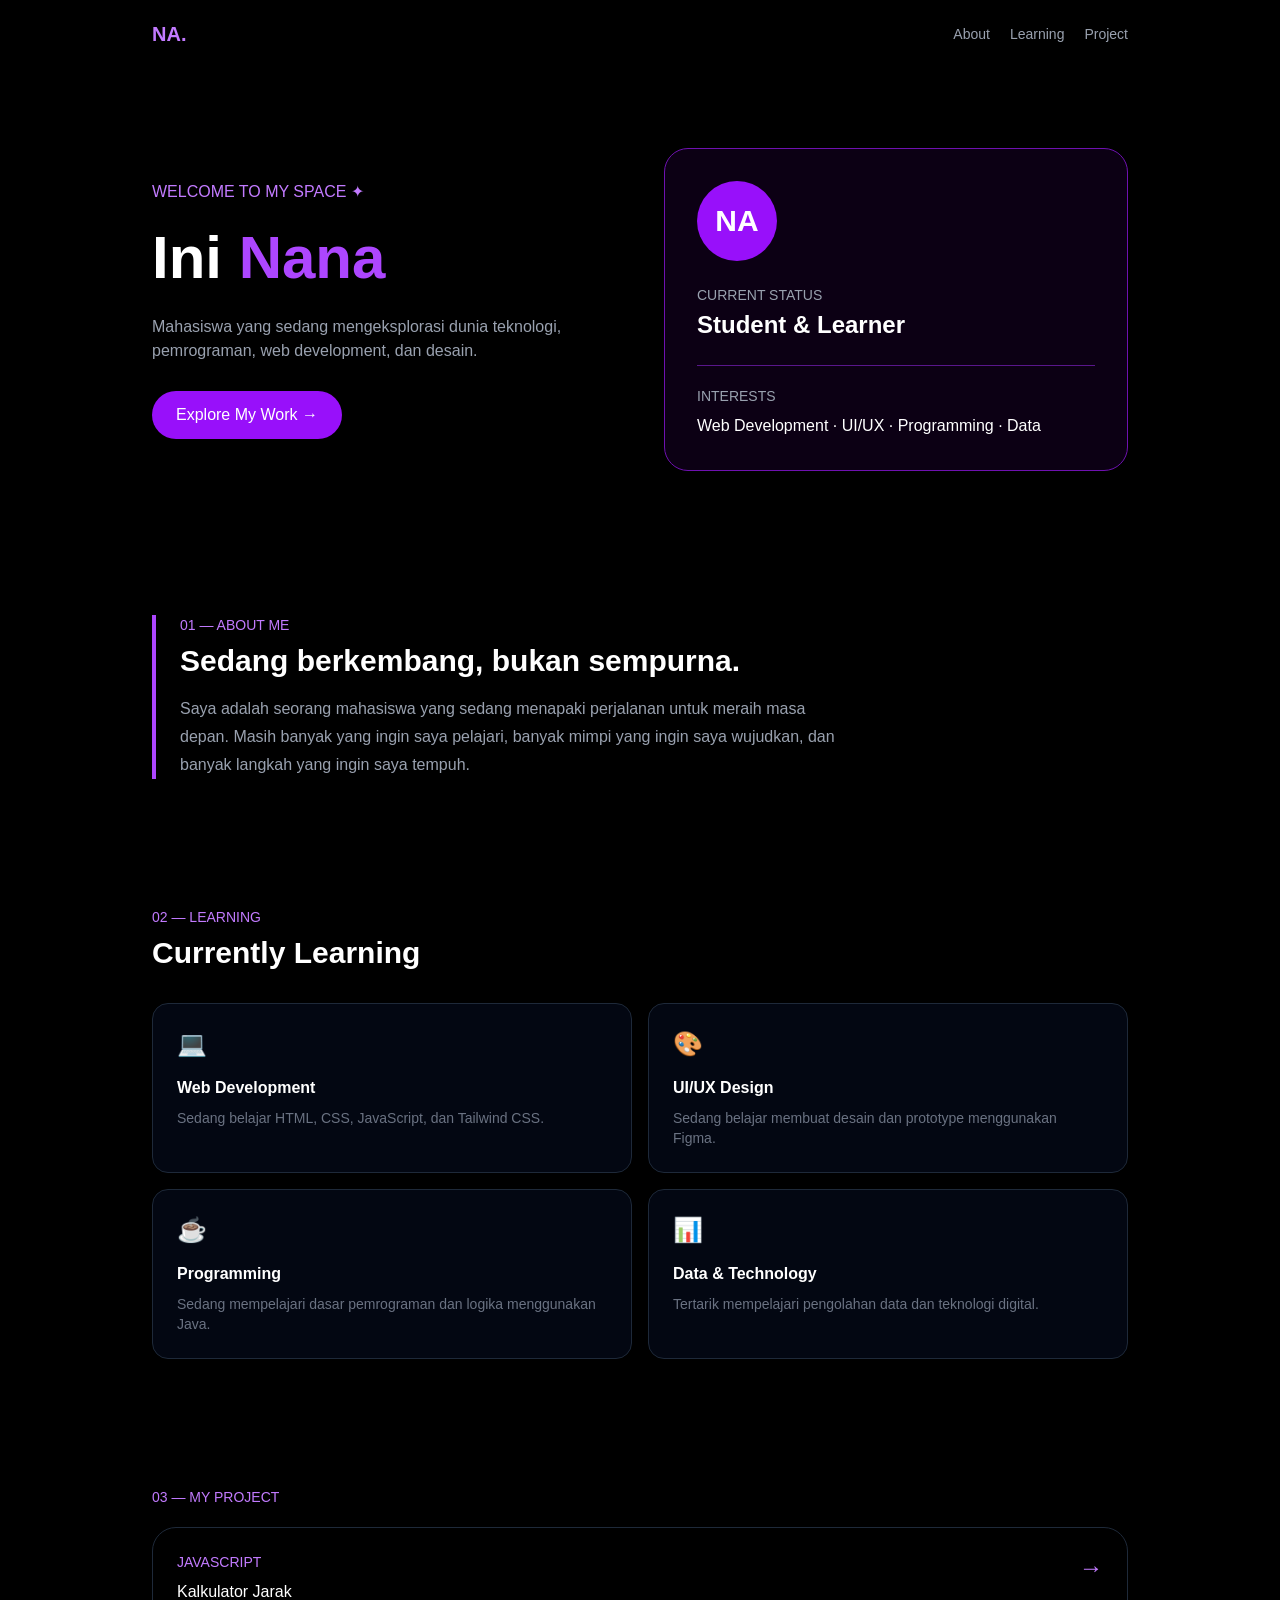
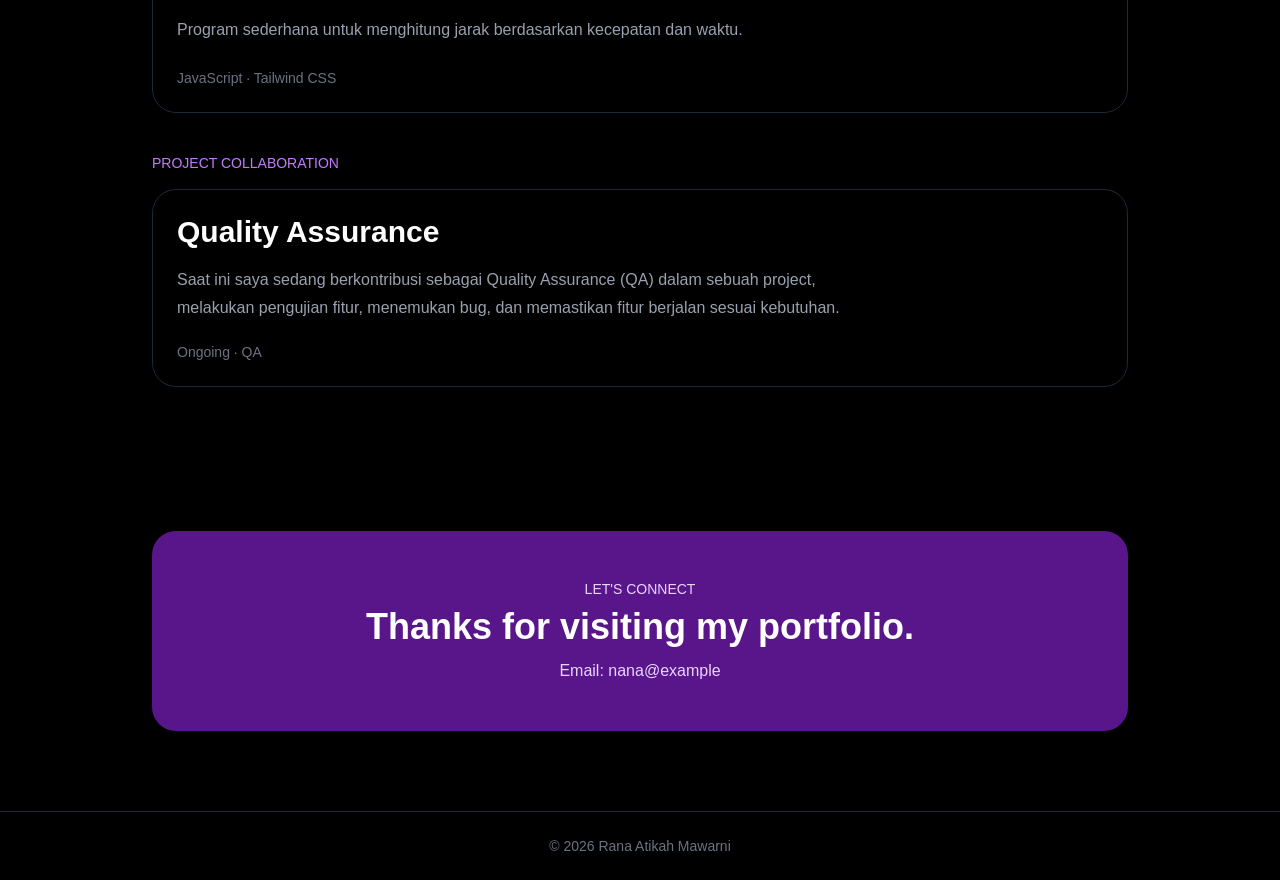
==== commit 1903e354: "Add files via upload" ====
--- a/index.html
+++ b/index.html
@@ -248,13 +248,13 @@
               JAVASCRIPT
             </p>
 
-            <h2 class="text-3xl font-bold mt-2">
-              Kalkulator Nilai Akhir
+            <h2 class="text-3xl font-bold mt-2"></h2>
+              Kalkulator Jarak
             </h2>
 
             <p class="text-gray-400 mt-3 max-w-2xl leading-7">
-              Program sederhana untuk menghitung nilai akhir
-              berdasarkan nilai Tugas, UTS, dan UAS.
+              Program sederhana untuk menghitung jarak berdasarkan
+              kecepatan dan waktu.
             </p>
 
           </div>
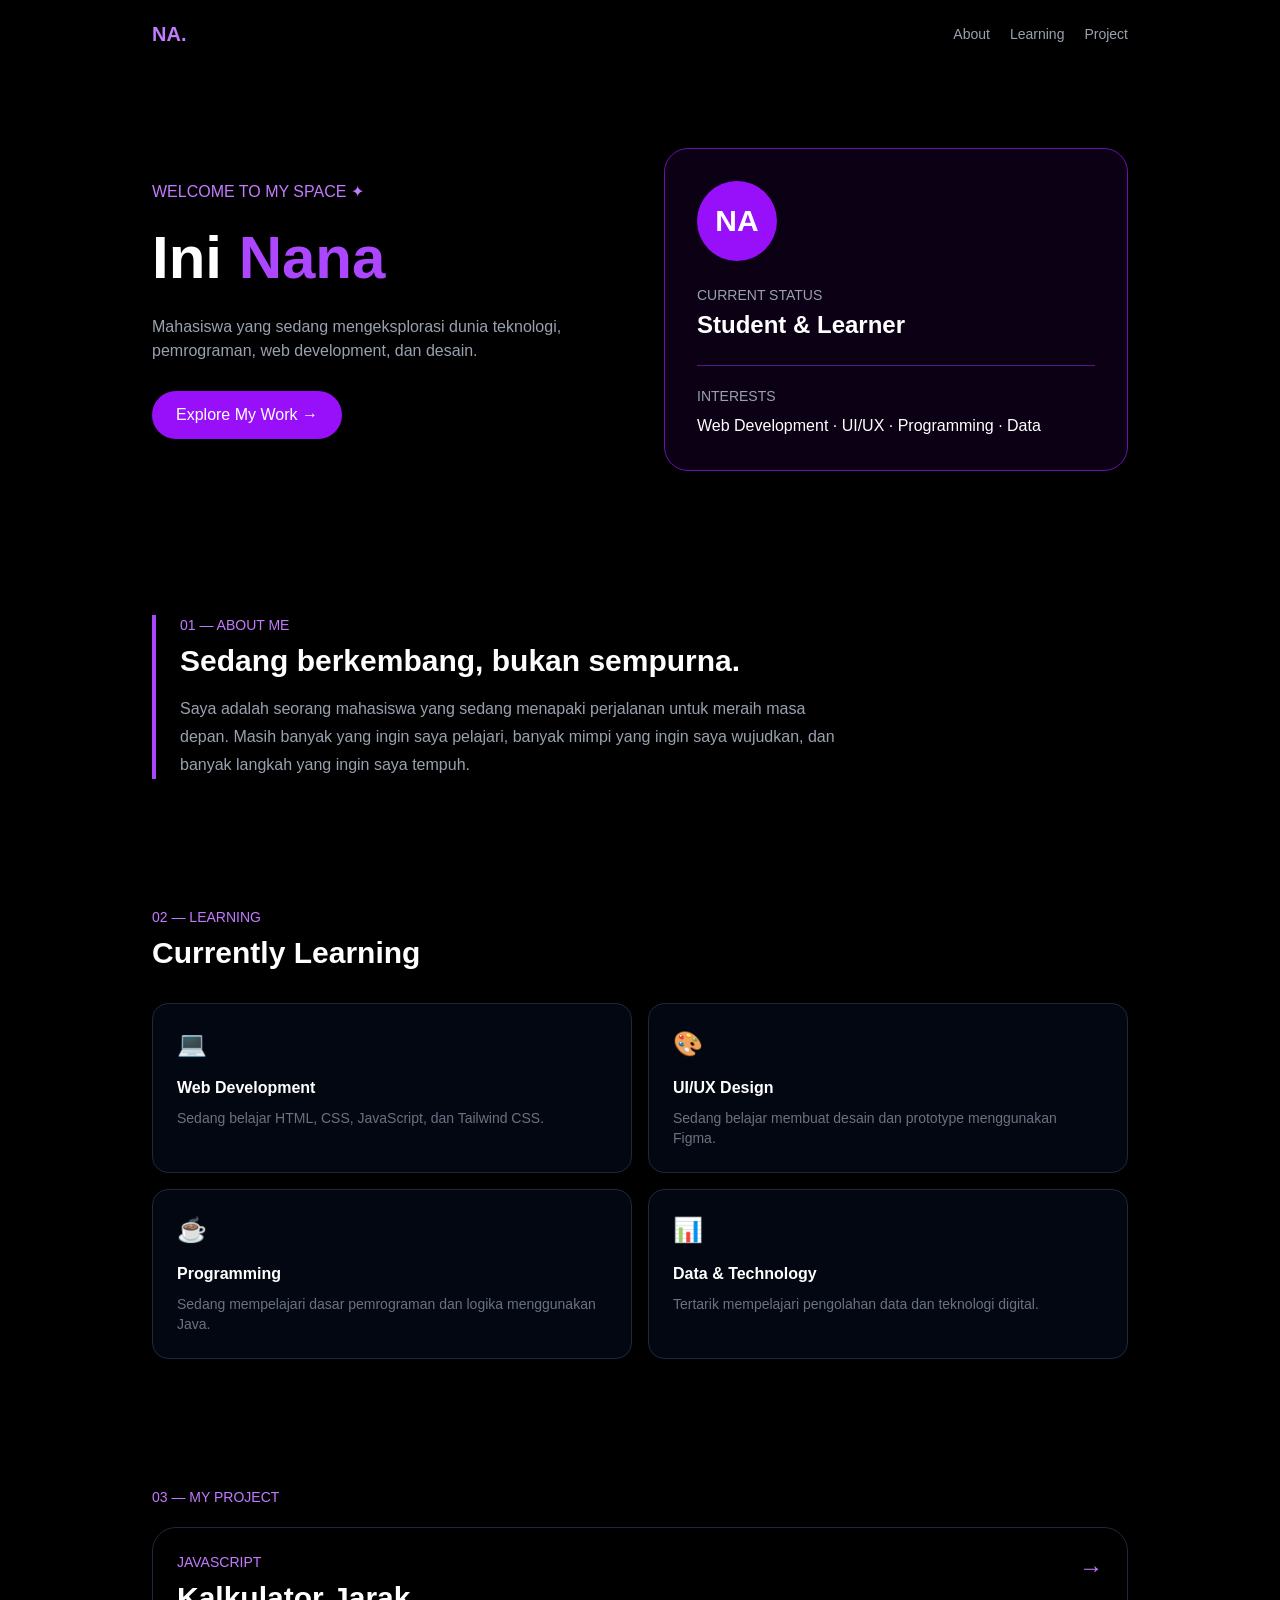
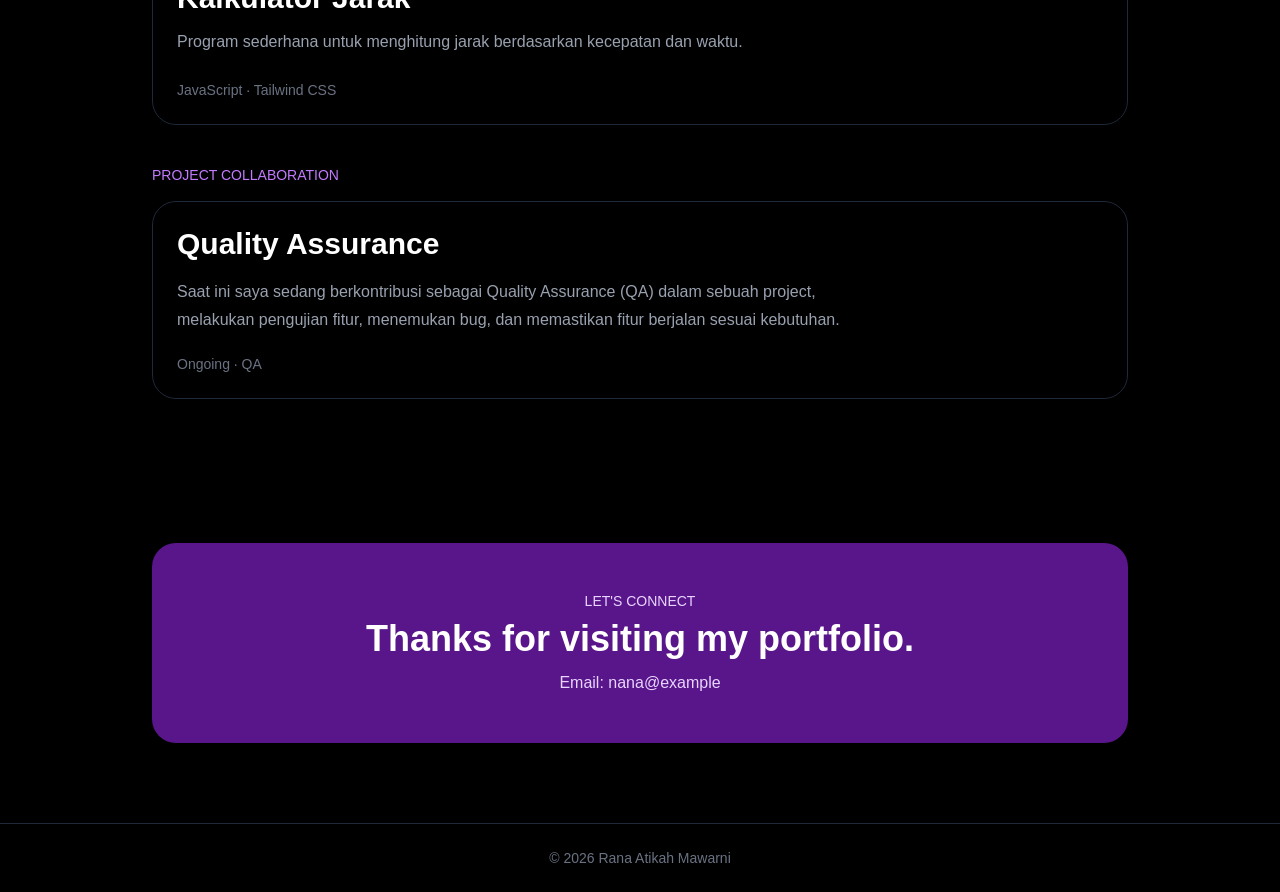
==== commit 7506d47e: "Add files via upload" ====
--- a/index.html
+++ b/index.html
@@ -39,7 +39,8 @@
 
 
   <!-- Hero -->
-  <section class="max-w-5xl mx-auto px-6 py-20 grid md:grid-cols-2 gap-12 items-center">
+  <section
+    class="max-w-5xl mx-auto px-6 py-20 grid md:grid-cols-2 gap-12 items-center">
 
     <div>
 
@@ -56,21 +57,28 @@
         pemrograman, web development, dan desain.
       </p>
 
-      <a href="#project"
+      <a
+        href="#project"
         class="inline-block mt-7 px-6 py-3 bg-purple-600 rounded-full
-        hover:bg-purple-700">
+               hover:bg-purple-700">
+
         Explore My Work →
+
       </a>
 
     </div>
 
 
     <!-- Identity Card -->
-    <div class="border border-purple-800 rounded-3xl p-8 bg-purple-950/20">
-
-      <div class="w-20 h-20 rounded-full bg-purple-600 flex items-center
-                  justify-center text-3xl font-bold mb-6">
+    <div
+      class="border border-purple-800 rounded-3xl p-8 bg-purple-950/20">
+
+      <div
+        class="w-20 h-20 rounded-full bg-purple-600 flex items-center
+               justify-center text-3xl font-bold mb-6">
+
         NA
+
       </div>
 
       <p class="text-gray-400 text-sm">
@@ -99,7 +107,9 @@
 
 
   <!-- About -->
-  <section id="about" class="max-w-5xl mx-auto px-6 py-16">
+  <section
+    id="about"
+    class="max-w-5xl mx-auto px-6 py-16">
 
     <div class="border-l-4 border-purple-500 pl-6">
 
@@ -124,21 +134,19 @@
 
 
   <!-- Currently Learning -->
-  <section id="learning" class="max-w-5xl mx-auto px-6 py-16">
-
-    <div class="flex justify-between items-end mb-8">
-
-      <div>
-
-        <p class="text-purple-400 text-sm">
-          02 — LEARNING
-        </p>
-
-        <h2 class="text-3xl font-bold mt-2">
-          Currently Learning
-        </h2>
-
-      </div>
+  <section
+    id="learning"
+    class="max-w-5xl mx-auto px-6 py-16">
+
+    <div class="mb-8">
+
+      <p class="text-purple-400 text-sm">
+        02 — LEARNING
+      </p>
+
+      <h2 class="text-3xl font-bold mt-2">
+        Currently Learning
+      </h2>
 
     </div>
 
@@ -146,8 +154,9 @@
     <div class="grid sm:grid-cols-2 gap-4">
 
       <!-- Web Development -->
-      <div class="bg-gray-950 border border-gray-800 p-6 rounded-2xl
-                  hover:border-purple-500">
+      <div
+        class="bg-gray-950 border border-gray-800 p-6 rounded-2xl
+               hover:border-purple-500">
 
         <span class="text-2xl">
           💻
@@ -165,8 +174,9 @@
 
 
       <!-- UI/UX -->
-      <div class="bg-gray-950 border border-gray-800 p-6 rounded-2xl
-                  hover:border-purple-500">
+      <div
+        class="bg-gray-950 border border-gray-800 p-6 rounded-2xl
+               hover:border-purple-500">
 
         <span class="text-2xl">
           🎨
@@ -184,8 +194,9 @@
 
 
       <!-- Programming -->
-      <div class="bg-gray-950 border border-gray-800 p-6 rounded-2xl
-                  hover:border-purple-500">
+      <div
+        class="bg-gray-950 border border-gray-800 p-6 rounded-2xl
+               hover:border-purple-500">
 
         <span class="text-2xl">
           ☕
@@ -203,8 +214,9 @@
 
 
       <!-- Data -->
-      <div class="bg-gray-950 border border-gray-800 p-6 rounded-2xl
-                  hover:border-purple-500">
+      <div
+        class="bg-gray-950 border border-gray-800 p-6 rounded-2xl
+               hover:border-purple-500">
 
         <span class="text-2xl">
           📊
@@ -226,17 +238,20 @@
 
 
   <!-- Project -->
-  <section id="project" class="max-w-5xl mx-auto px-6 py-16">
+  <section
+    id="project"
+    class="max-w-5xl mx-auto px-6 py-16">
 
     <p class="text-purple-400 text-sm">
       03 — MY PROJECT
     </p>
 
 
-    <!-- Project Card -->
+    <!-- JavaScript Project -->
     <div class="mt-5">
 
-      <a href="javascript.html"
+      <a
+        href="javascript.html"
         class="block border border-gray-800 rounded-3xl p-6
                hover:border-purple-500 transition">
 
@@ -248,7 +263,7 @@
               JAVASCRIPT
             </p>
 
-            <h2 class="text-3xl font-bold mt-2"></h2>
+            <h2 class="text-3xl font-bold mt-2">
               Kalkulator Jarak
             </h2>
 
@@ -259,7 +274,6 @@
 
           </div>
 
-
           <span class="text-purple-400 text-2xl">
             →
           </span>
@@ -283,8 +297,8 @@
         PROJECT COLLABORATION
       </p>
 
-
-      <div class="mt-4 border border-gray-800 rounded-3xl p-6">
+      <div
+        class="mt-4 border border-gray-800 rounded-3xl p-6">
 
         <h2 class="text-3xl font-bold">
           Quality Assurance
@@ -308,9 +322,11 @@
 
 
   <!-- Contact -->
-  <section class="max-w-5xl mx-auto px-6 py-20">
-
-    <div class="rounded-3xl bg-purple-900 p-8 md:p-12 text-center">
+  <section
+    class="max-w-5xl mx-auto px-6 py-20">
+
+    <div
+      class="rounded-3xl bg-purple-900 p-8 md:p-12 text-center">
 
       <p class="text-purple-200 text-sm">
         LET'S CONNECT
@@ -330,8 +346,9 @@
 
 
   <!-- Footer -->
-  <footer class="text-center border-t border-gray-800 py-6
-                 text-gray-500 text-sm">
+  <footer
+    class="text-center border-t border-gray-800 py-6
+           text-gray-500 text-sm">
 
     © 2026 Rana Atikah Mawarni
 
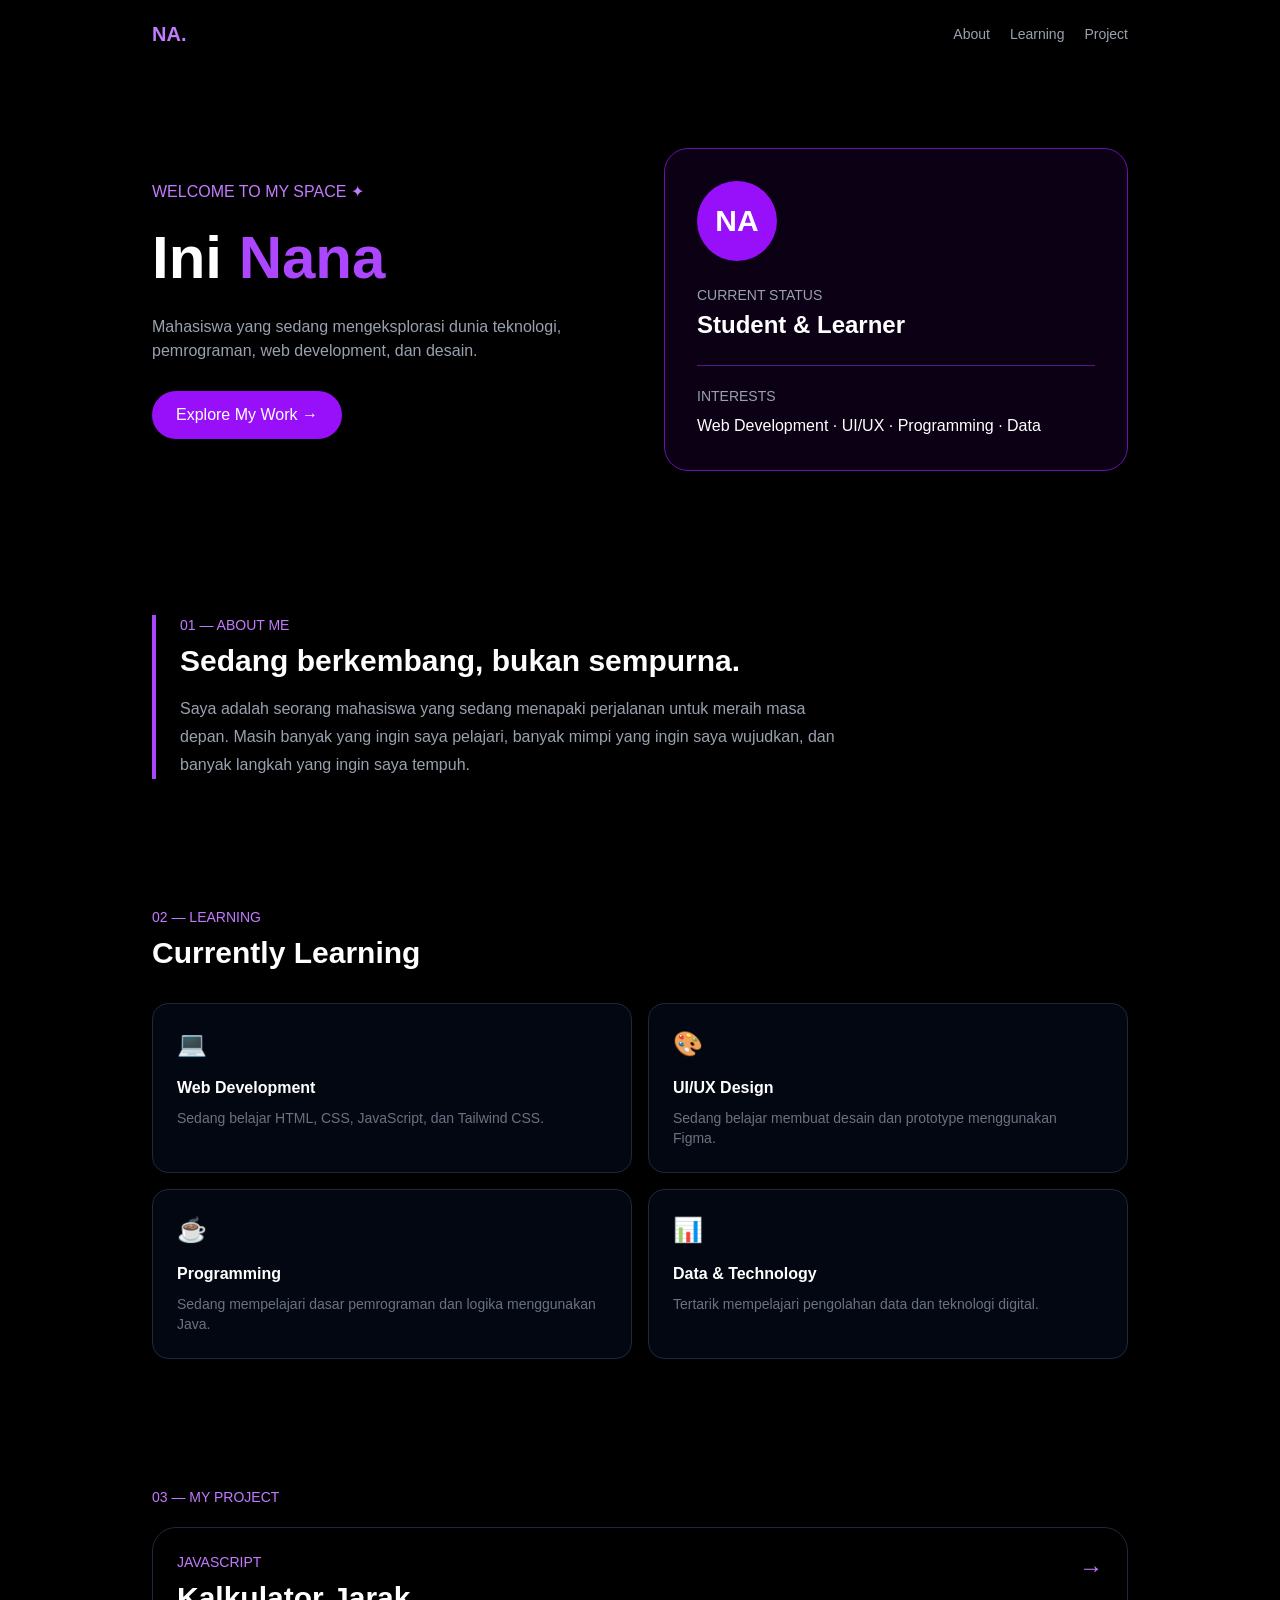
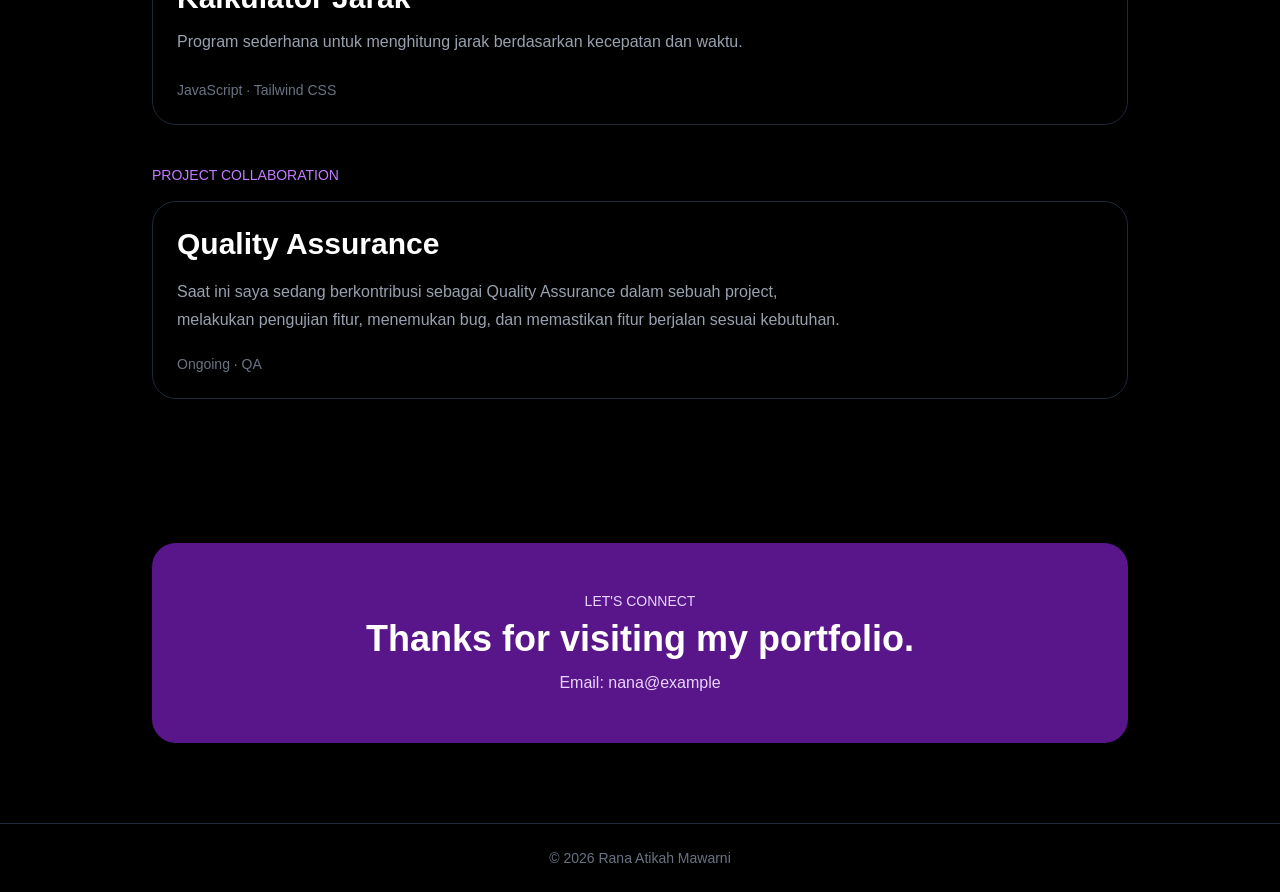
==== commit 5f6082ab: "Add files via upload" ====
--- a/index.html
+++ b/index.html
@@ -306,7 +306,7 @@
 
         <p class="text-gray-400 mt-4 leading-7 max-w-2xl">
           Saat ini saya sedang berkontribusi sebagai Quality Assurance
-          (QA) dalam sebuah project, melakukan pengujian fitur,
+          dalam sebuah project, melakukan pengujian fitur,
           menemukan bug, dan memastikan fitur berjalan sesuai kebutuhan.
         </p>
 
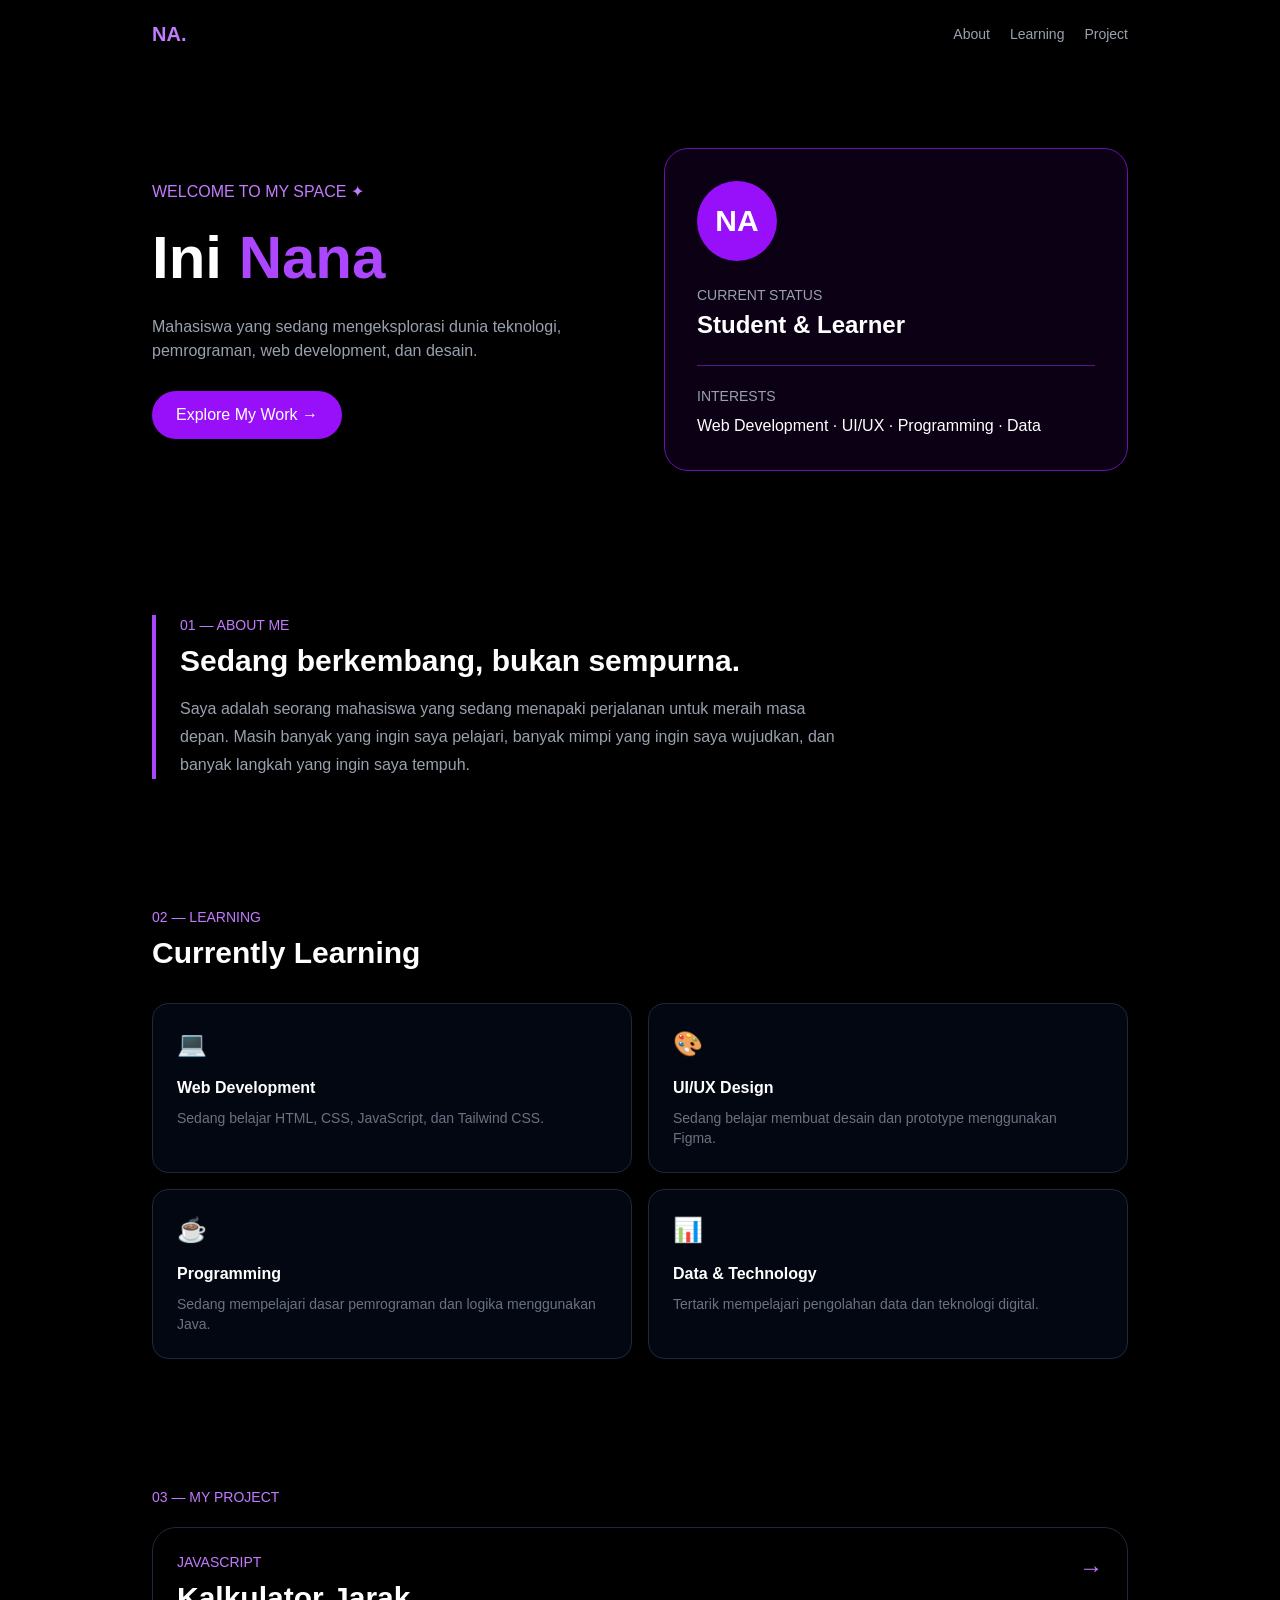
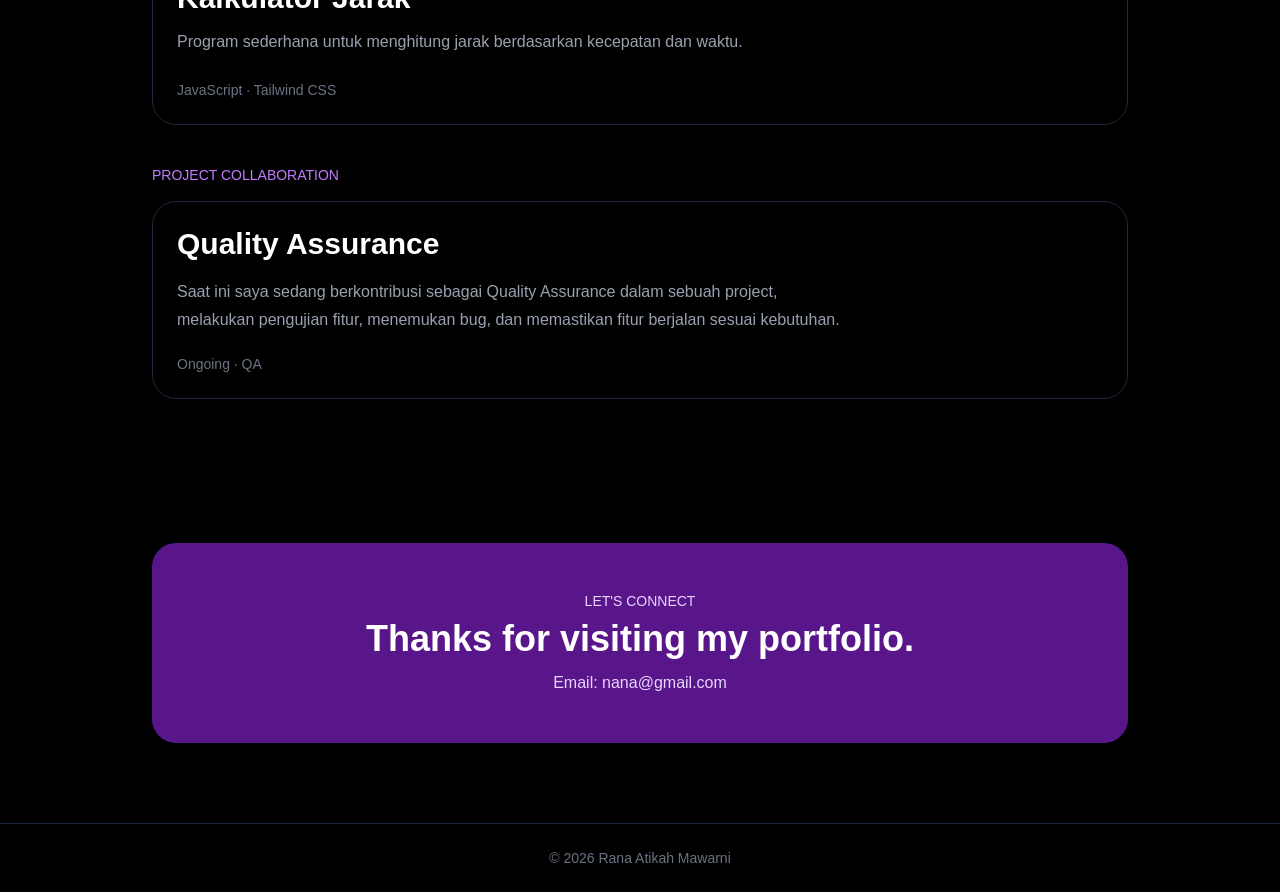
==== commit 0a6ee984: "Add files via upload" ====
--- a/index.html
+++ b/index.html
@@ -337,7 +337,7 @@
       </h2>
 
       <p class="text-purple-200 mt-3">
-        Email: nana@example
+        Email: nana@gmail.com
       </p>
 
     </div>
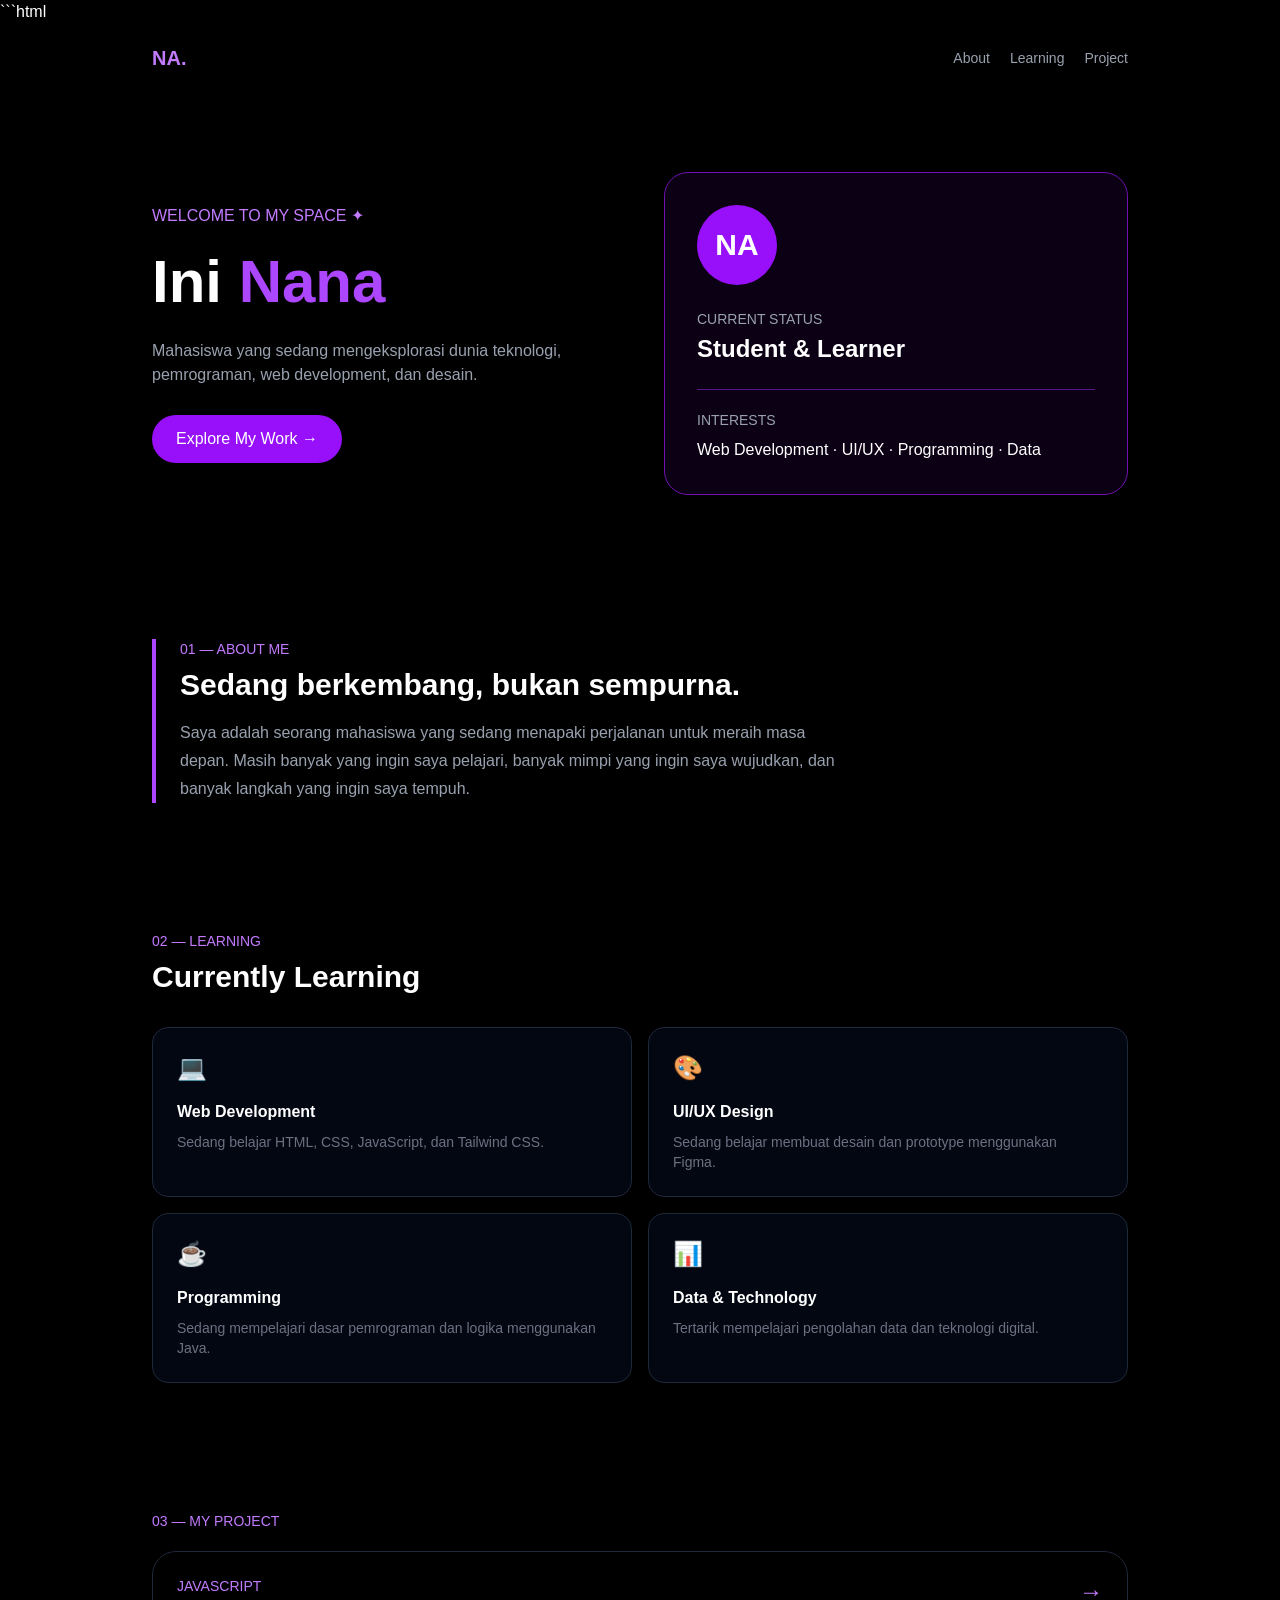
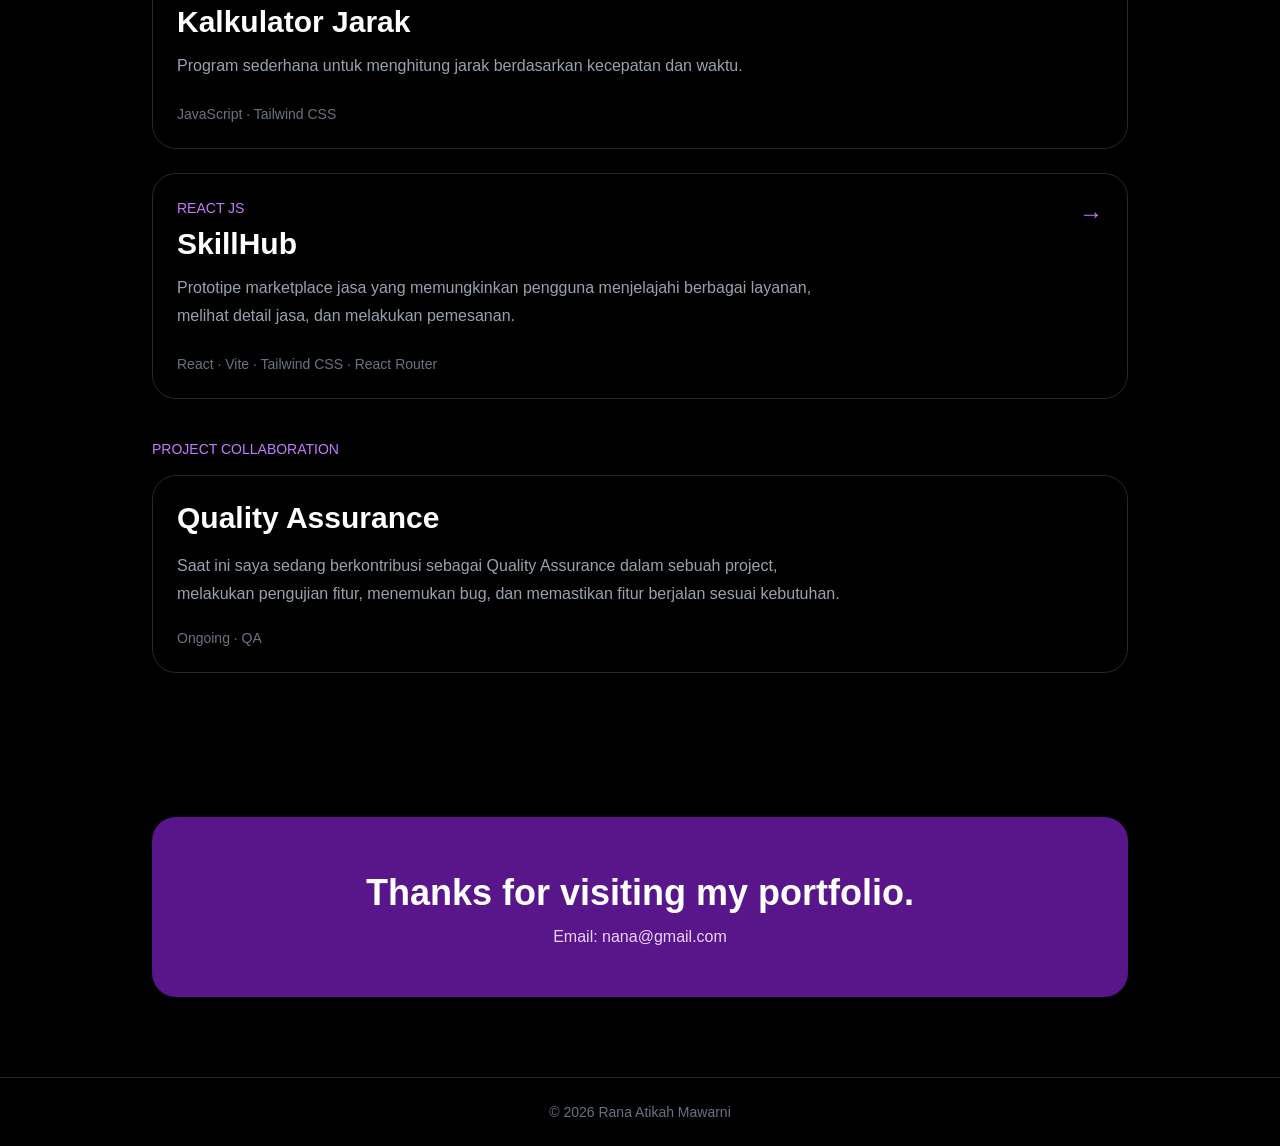
==== commit 05289ef5: "Add files via upload" ====
--- a/index.html
+++ b/index.html
@@ -1,3 +1,4 @@
+```html
 <!DOCTYPE html>
 <html lang="id">
 
@@ -5,7 +6,7 @@
   <meta charset="UTF-8">
   <meta name="viewport" content="width=device-width, initial-scale=1.0">
 
-  <title>Rana?</title>
+  <title>Rana Atikah | Portfolio</title>
 
   <link href="./src/output.css" rel="stylesheet">
 </head>
@@ -280,9 +281,51 @@
 
         </div>
 
-
         <p class="text-sm text-gray-500 mt-6">
           JavaScript · Tailwind CSS
+        </p>
+
+      </a>
+
+    </div>
+
+
+    <!-- SkillHub Project -->
+    <div class="mt-6">
+
+      <a
+        href="skillhub.html"
+        class="block border border-gray-800 rounded-3xl p-6
+               hover:border-purple-500 transition">
+
+        <div class="flex justify-between items-start gap-5">
+
+          <div>
+
+            <p class="text-sm text-purple-400">
+              REACT JS
+            </p>
+
+            <h2 class="text-3xl font-bold mt-2">
+              SkillHub
+            </h2>
+
+            <p class="text-gray-400 mt-3 max-w-2xl leading-7">
+              Prototipe marketplace jasa yang memungkinkan pengguna
+              menjelajahi berbagai layanan, melihat detail jasa,
+              dan melakukan pemesanan.
+            </p>
+
+          </div>
+
+          <span class="text-purple-400 text-2xl">
+            →
+          </span>
+
+        </div>
+
+        <p class="text-sm text-gray-500 mt-6">
+          React · Vite · Tailwind CSS · React Router
         </p>
 
       </a>
@@ -328,10 +371,6 @@
     <div
       class="rounded-3xl bg-purple-900 p-8 md:p-12 text-center">
 
-      <p class="text-purple-200 text-sm">
-        LET'S CONNECT
-      </p>
-
       <h2 class="text-3xl md:text-4xl font-bold mt-2">
         Thanks for visiting my portfolio.
       </h2>
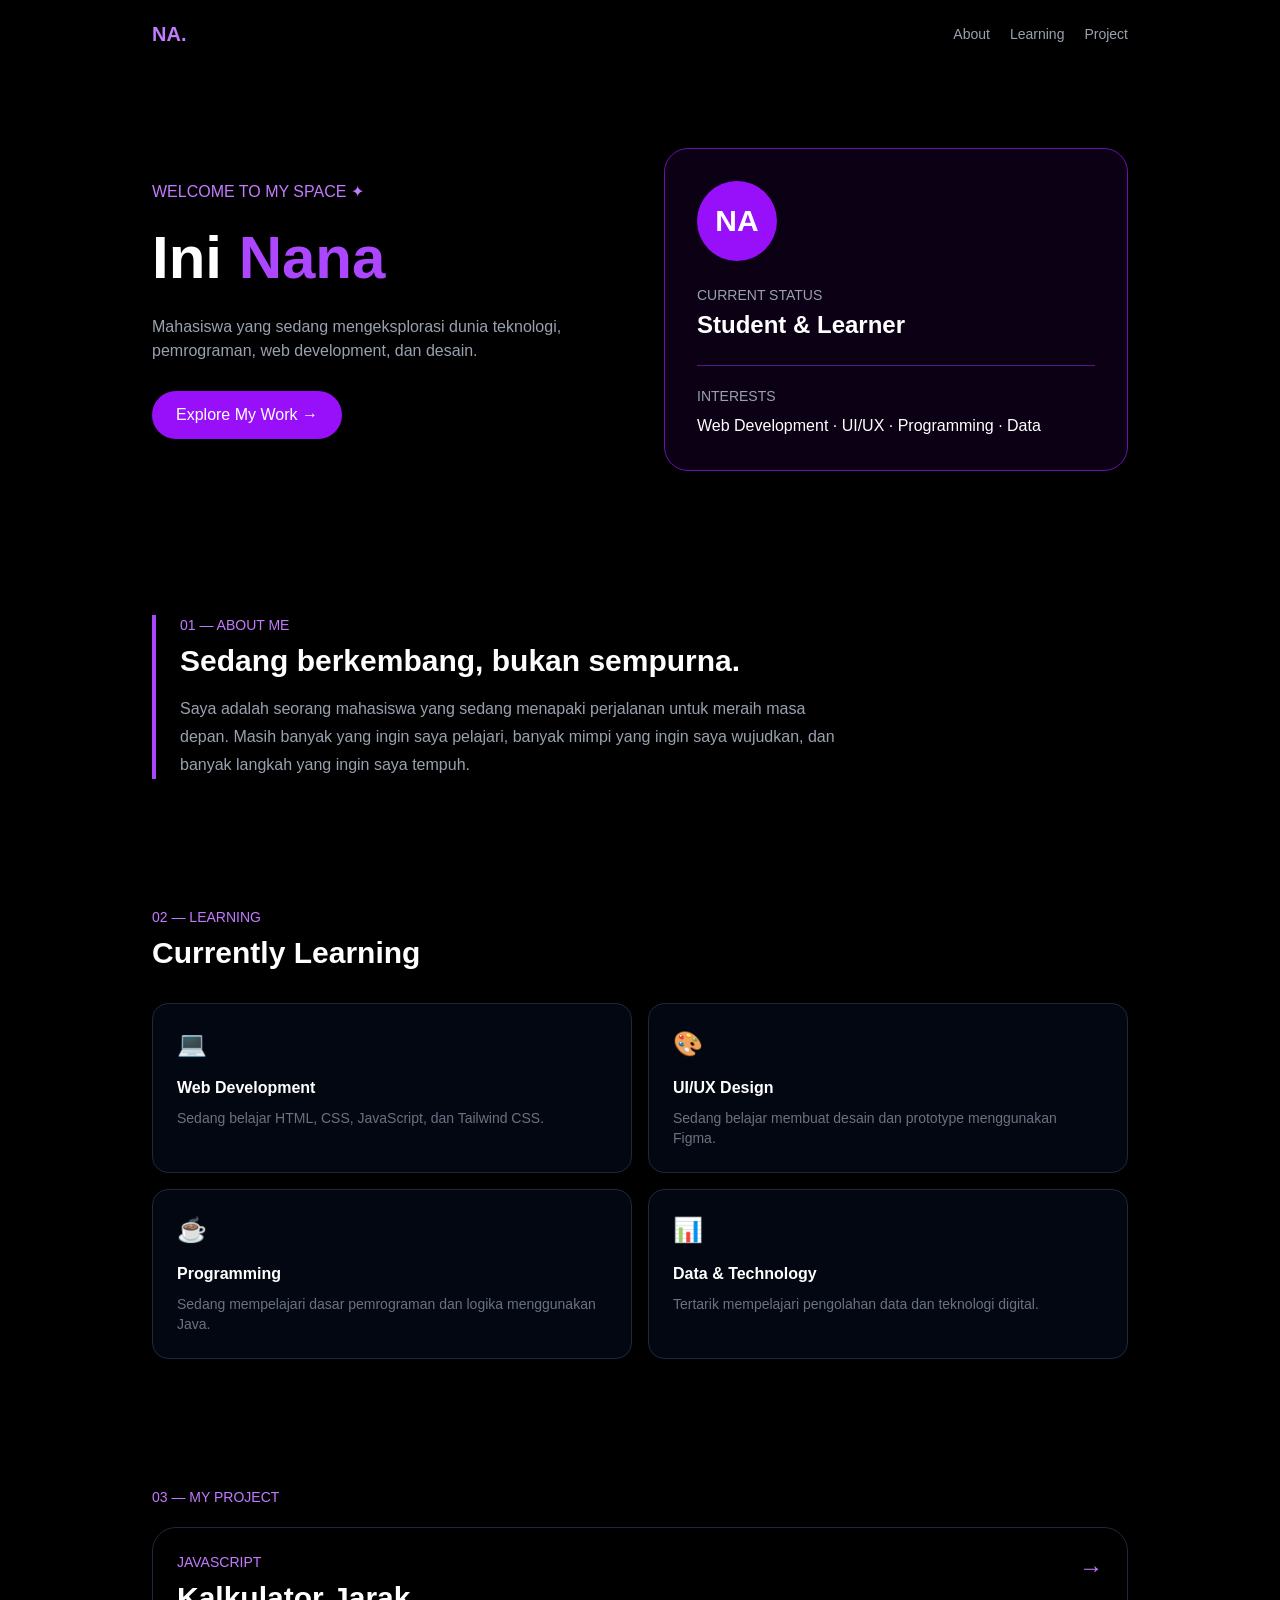
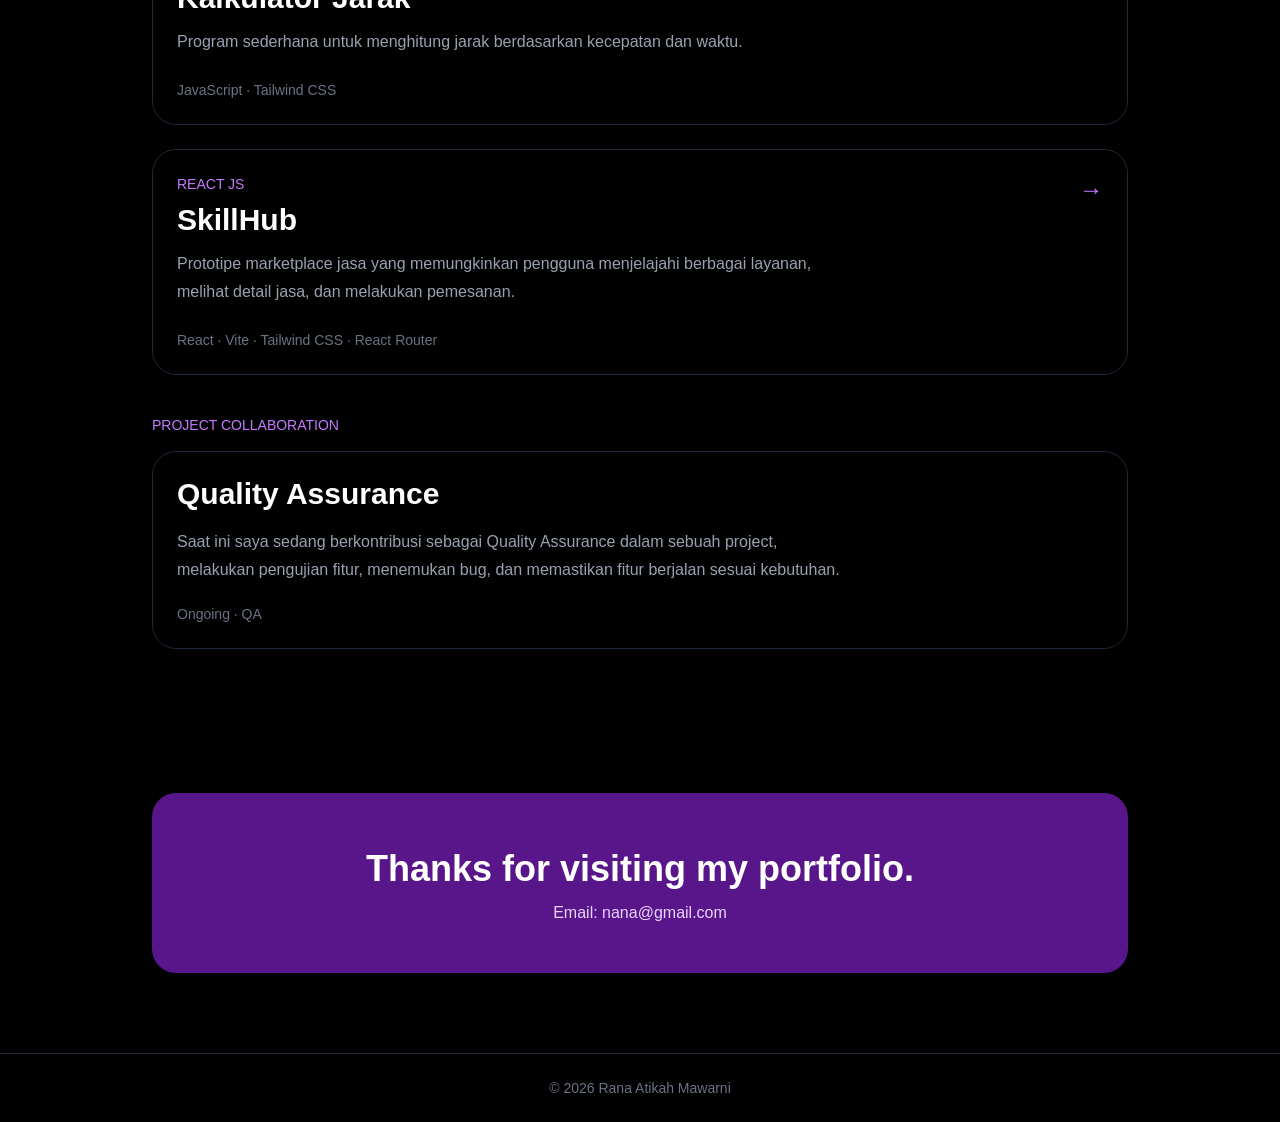
==== commit e936244c: "Add files via upload" ====
--- a/index.html
+++ b/index.html
@@ -1,4 +1,3 @@
-```html
 <!DOCTYPE html>
 <html lang="id">
 
